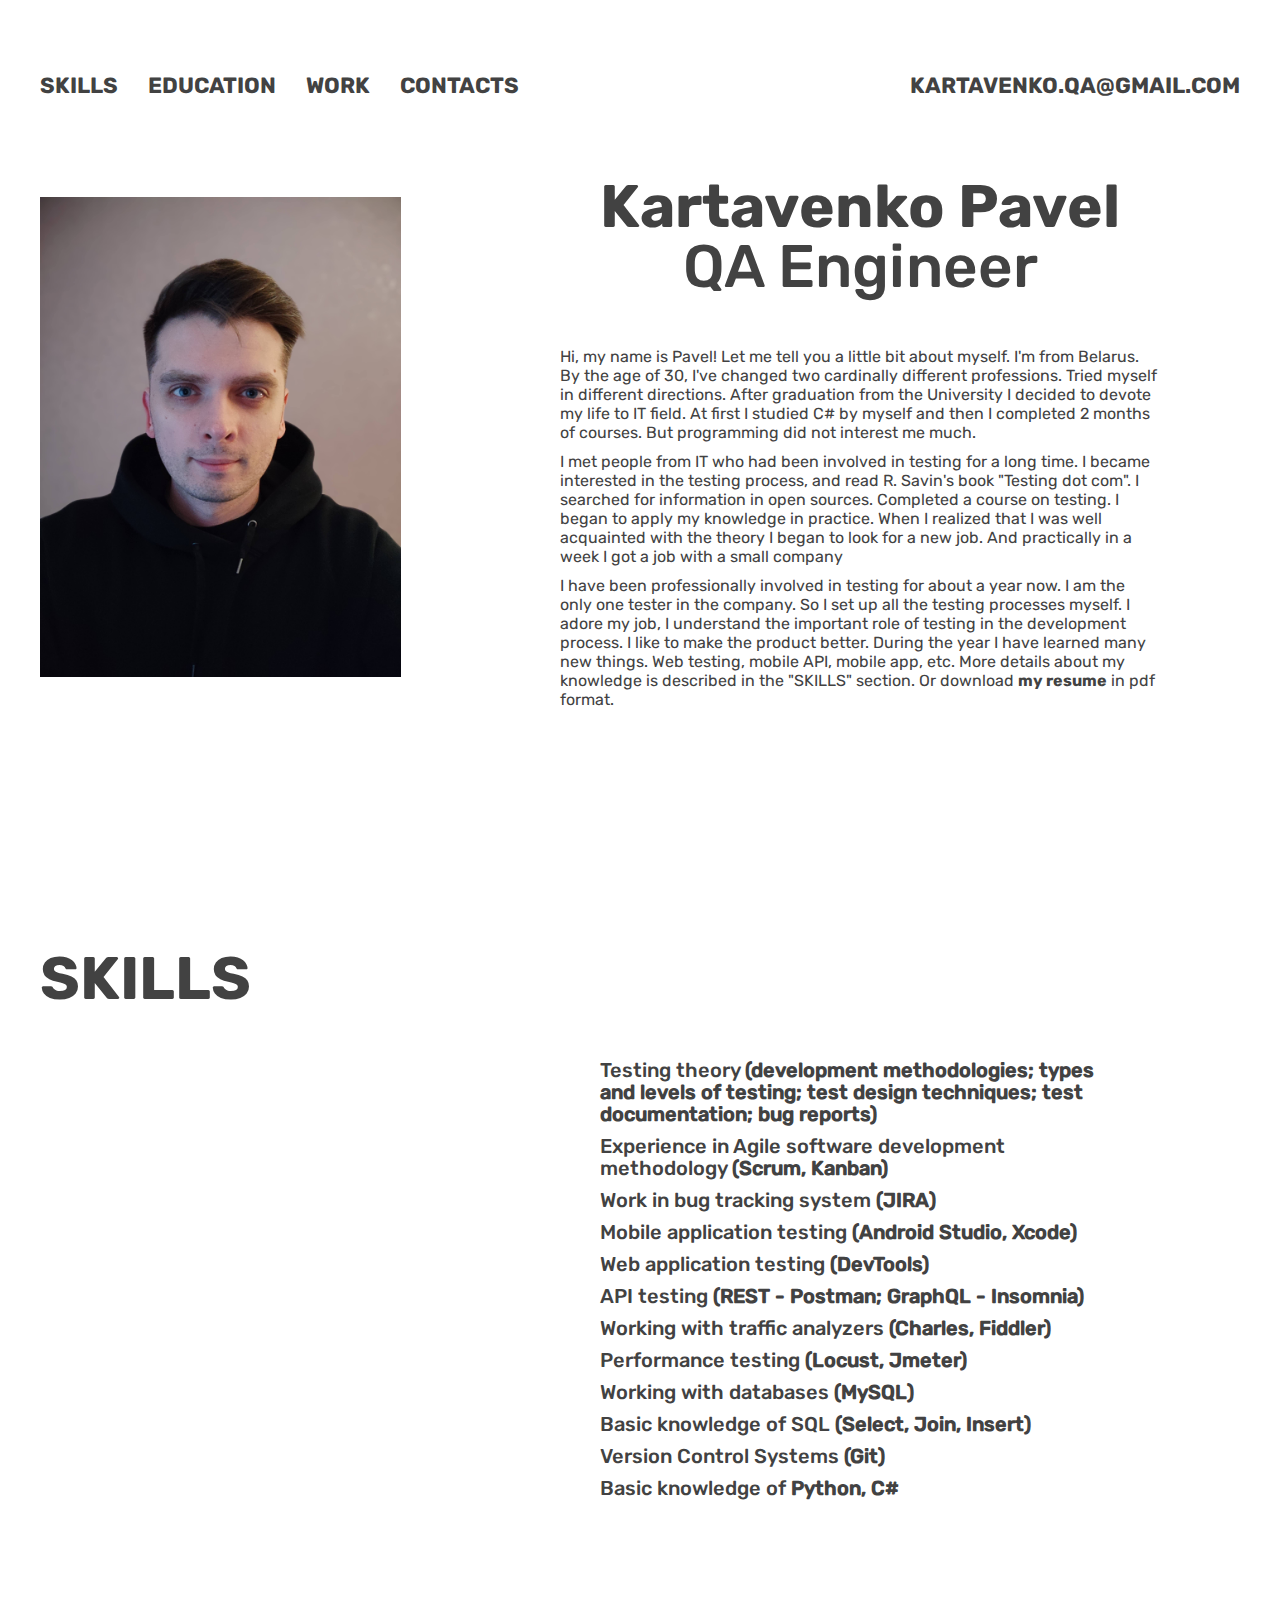
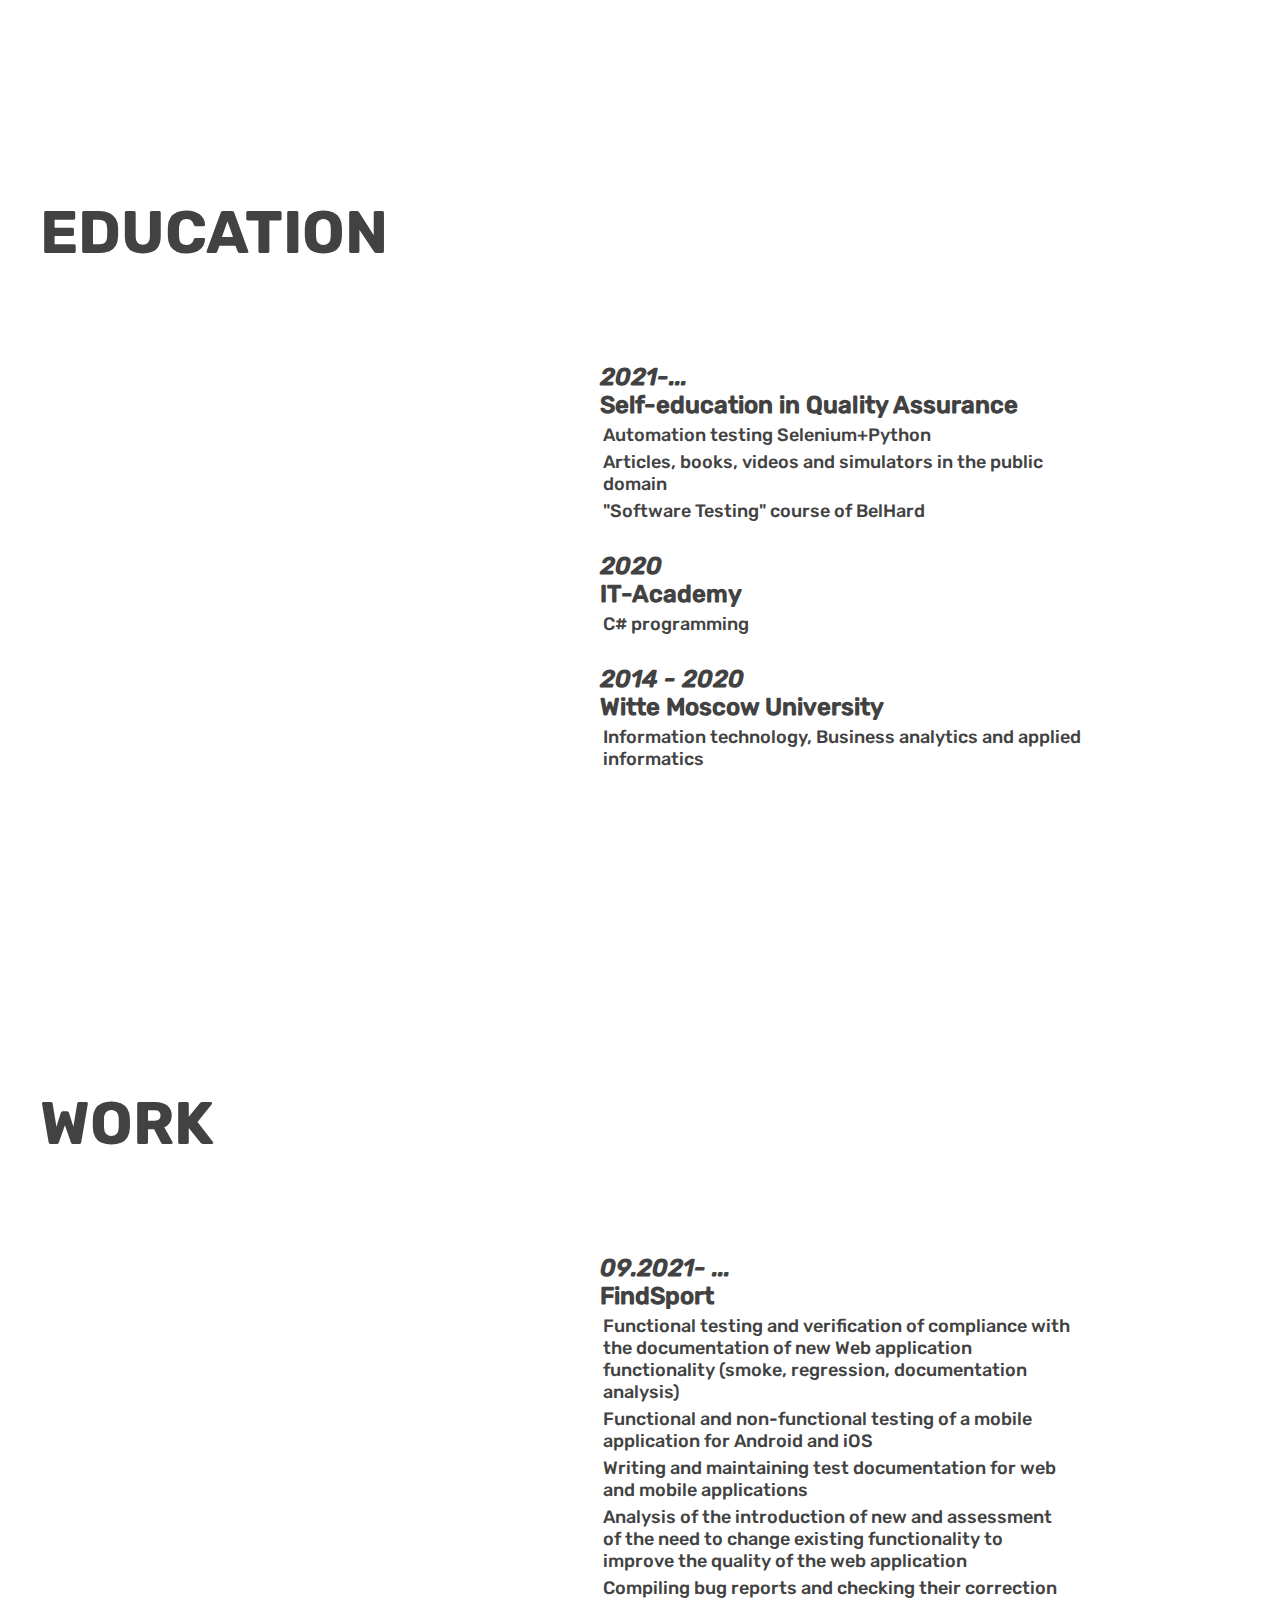
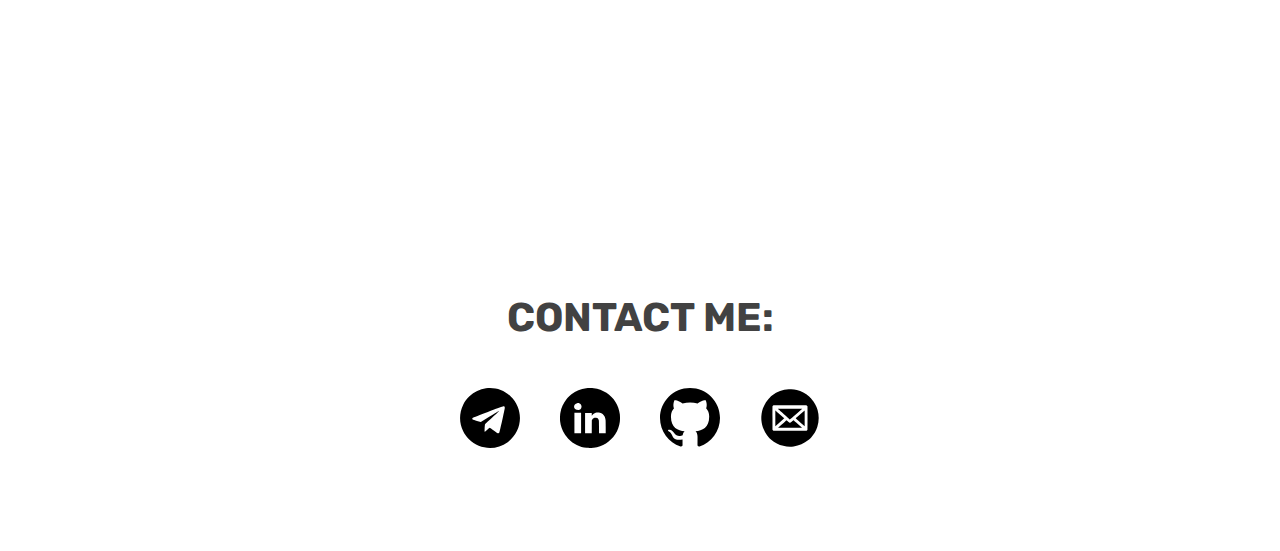
==== index.html @ 1c6bb52c "changed the resume link" ====
<!DOCTYPE html>
<html lang="en">

<head>
    <meta charset="UTF-8">
    <meta name="viewport" content="width=device-width, initial-scale=1.0">
    <meta http-equiv="X-UA-Compatible" content="ie=edge">
    <title>Kartavenko Pavel</title>
    <link rel="stylesheet" href="css/reset.css">
    <link rel="stylesheet" href="css/style.css">
    <script src="http://ajax.googleapis.com/ajax/libs/jquery/1.7.1/jquery.min.js"></script>
    <script type="text/javascript">
        $(document).ready(function(){
         
        $(window).scroll(function(){
        if ($(this).scrollTop() > 100) {
        $('.scrollup').fadeIn();
        } else {
        $('.scrollup').fadeOut();
        }
        });
         
        $('.scrollup').click(function(){
        $("html, body").animate({ scrollTop: 0 }, 600);
        return false;
        });
         
        });
        </script>
</head>

<body>
    <header class="header">
        <div class="container">
            <div class="header__inner">
                <div class="header__top">
                    <nav class="menu">
                        <ul class="menu__list">
                            <li class="menu__item"><a class="menu__link" href="#skills">Skills</a></li>
                            <li class="menu__item"><a class="menu__link" href="#education">Education</a></li>
                            <li class="menu__item"><a class="menu__link" href="#work">Work</a></li>
                            <li class="menu__item"><a class="menu__link" href="#contacts">Contacts</a></li>
                        </ul>
                    </nav>
                    <a class="email" href="mailto:kartavenko.qa@gmail.com">kartavenko.qa@gmail.com</a>
                </div>
                <div class="header__content">
                    <img class="portfolio__photo" src="images/myphoto.jpg" alt="my photo">
                    <div class="header__title">
                        <h1 class="header__name">
                            Kartavenko Pavel
                        </h1>
                        <h2 class="header__position">
                            QA Engineer
                        </h2>
                        <div class="header__text">
                            <p class="header__description">
                                Hi, my name is Pavel! Let me tell you a little bit about myself. I'm from Belarus.
                                By the age of 30, I've changed two cardinally different professions. Tried myself in
                                different directions.
                                After graduation from the University I decided to devote my life to IT field.
                                At first I studied C# by myself and then I completed 2 months of courses. But
                                programming did not interest me much.
                            </p>
                            <p class="header__description">
                                I met people from IT who had been involved in testing for a long time.
                                I became interested in the testing process, and read R. Savin's book "Testing dot com".
                                I searched for information in open sources. Completed a course on testing. I began to
                                apply my knowledge in practice.
                                When I realized that I was well acquainted with the theory I began to look for a new
                                job.
                                And practically in a week I got a job with a small company
                            </p>
                            <p class="header__description">
                                I have been professionally involved in testing for about a year now.
                                I am the only one tester in the company. So I set up all the testing processes myself.
                                I adore my job, I understand the important role of testing in the development process.
                                I like to make the product better. During the year I have learned many new things. Web
                                testing, mobile API, mobile app, etc.
                                More details about my knowledge is described in the "SKILLS" section.
                                Or download <a
                                    href="https://drive.google.com/file/d/1HcVMcA-J6JESwIVj23WLowoO_aCcGI8o/view?usp=sharing"
                                    download="kartavenko_CV.pdf" target="_blank">my resume</a> in pdf format.
                            </p>
                        </div>
                    </div>
                </div>
            </div>
        </div>
    </header>
     <main class="main">
        <section class="skills" id="skills">
            <div class="container">
                <h2 class="title">
                    Skills
                </h2>
                <div class="skills__inner">
                    <div class="skills__description">
                        <ul class="skills__list">
                            <li class="skills__item">Testing theory <span>(development methodologies;
                                types and levels of testing; test design
                                techniques; test documentation; bug reports)</span></li>
                            <li class="skills__item">Experience in Agile software development
                                methodology <span>(Scrum, Kanban)</span></li>
                            <li class="skills__item">Work in bug tracking system <span>(JIRA)</span></li>
                            <li class="skills__item">Mobile application testing <span>(Android Studio,
                                Xcode)</span></li>
                            <li class="skills__item">Web application testing <span>(DevTools)</span></li>
                            <li class="skills__item">API testing <span>(REST - Postman; GraphQL -
                                Insomnia)</span></li>
                            <li class="skills__item">Working with traffic analyzers <span>(Charles,
                                Fiddler)</span></li>
                            <li class="skills__item">Performance testing <span>(Locust, Jmeter)</span></li>
                            <li class="skills__item">Working with databases <span>(MySQL)</span></li>
                            <li class="skills__item">Basic knowledge of SQL <span>(Select, Join, Insert)</span></li>
                            <li class="skills__item">Version Control Systems <span>(Git)</span></li>
                            <li class="skills__item">Basic knowledge of <span>Python, C#</span></li>
                        </ul>
                    </div>
                </div>
            </div>
        </section>
        <section class="education" id="education">
            <div class="container">
                <h2 class="title">
                    Education
                </h2>
                <div class="education__inner">
                    <div class="education__box-list">
                        <p class="edu__list-title">
                            2021-... <br>
                           <span>Self-education in Quality Assurance</span></p>
                        <ul class="edu__list">
                            <li class="edu__list-item">Automation testing Selenium+Python</li>
                            <li class="edu__list-item">Articles, books, videos and simulators in the
                                public domain</li>
                            <li class="edu__list-item">"Software Testing" course of BelHard</li>
                        </ul>
                        <p class="edu__list-title">
                            2020 <br>
                           <span>IT-Academy</span></p>
                        <ul class="edu__list">
                            <li class="edu__list-item">C# programming</li>
                        </ul>
                        <p class="edu__list-title">
                            2014 - 2020 <br>
                           <span>Witte Moscow University</span></p>
                        <ul class="edu__list">
                            <li class="edu__list-item">Information technology, Business analytics and
                                applied informatics</li>
                        </ul>
                    </div>
                </div>
            </div>
        </section>
        <section class="work" id="work">
            <div class="container">
                <div class="title">
                    Work 
                </div>
                <div class="work__inner">
                    <div class="work__box-list">
                        <p class="work__list-title">
                            09.2021- ... <br>
                            <span>FindSport</span>
                        </p>
                        <ul class="work__list">
                            <li class="work__list-item">Functional testing and verification of compliance
                                with the documentation of new Web application
                                functionality (smoke, regression, documentation
                                analysis)</li>
                            <li class="work__list-item">Functional and non-functional testing of a
                                mobile application for Android and iOS</li>
                            <li class="work__list-item">Writing and maintaining test documentation for
                                web and mobile applications</li>
                            <li class="work__list-item">Analysis of the introduction of new and
                                assessment of the need to change existing
                                functionality to improve the quality of the web
                                application</li>
                            <li class="work__list-item">Compiling bug reports and checking their
                                correction</li>
                        </ul>
                    </div>
                </div>
            </div>
        </section>
    </main>
    <footer class="footer" id="contacts">
        <div class="container">
            <div class="footer__inner">
                <h2 class="footer__title">
                    Contact me:
                </h2>
                <div class="footer__box-list">
                    <ul class="footer__list">
                        <li class="footer__list-item"><a href="https://t.me/pavelkqa" class="icon__link" target="_blank">
                            <img src="images/telegram-icon.svg" alt="telegram" class="icon-img" title="send me a message"></a></li>
                        <li class="footer__list-item"><a href="https://www.linkedin.com/in/pavelkartavenko/" class="icon__link" target="_blank">
                            <img src="images/linkedin-icon.svg" alt="linkedin" class="icon-img" title="it's my profile"></a></li>
                        <li class="footer__list-item"><a href="https://github.com/kartavenkopavel" class="icon__link" target="_blank">
                            <img src="images/github-icon.svg" alt="github" class="icon-img" title="here you will find examples of my work"></a></li>
                        <li class="footer__list-item"><a href="mailto:kartavenko.qa@gmail.com" class="icon__link" target="_blank">
                            <img src="images/mail-icon.svg" alt="mail" class="icon-img" title="send me a mail"></a></li>
                    </ul>
                </div>
            </div>
        </div>
    </footer> 
    <script src="js/main.js"></script>
    <a href="#" class="scrollup">Go to top</a>
</body>

</html>
---- css/style.css ----
*,
*::before,
*::after{
    box-sizing: border-box;
}

*{scroll-behavior: smooth; } 

@font-face {
    font-family: 'rubik-regular';
    src: url('../fonts/Rubik-Regular.woff2') format('woff2'),
         url('../fonts/Rubik-Regular.woff') format('woff');
    font-style: normal;
    font-weight: normal;
    font-display: swap;
}

@font-face {
    font-family: 'rubik-medium';
    src: url('../fonts/Rubik-Medium.woff2') format('woff2'),
         url('../fonts/Rubik-Medium.woff') format('woff');
    font-style: normal;
    font-weight: normal;
    font-display: swap;
}

@font-face {
    font-family: 'rubik-medium-italic';
    src: url('../fonts/Rubik-MediumItalic.woff2') format('woff2'),
         url('../fonts/Rubik-MediumItalic.woff') format('woff');
    font-style: italic;
    font-weight: normal;
    font-display: swap;
}

@font-face {
    font-family: 'rubik-bold';
    src: url('../fonts/Rubik-Bold.woff2') format('woff2'),
         url('../fonts/Rubik-Bold.woff') format('woff');
    font-style: normal;
    font-weight: bold;
    font-display: swap;
}

.scrollup{
    font-family: 'rubik-bold';
    text-transform: uppercase;
    font-size: 14px;
    width:80px;
    height:20px;
    opacity:0.3;
    position:fixed;
    bottom:50px;
    right:50px;
    display: none;
    }

.body{
    font-family: 'rubik-regular';
    font-size: 16px;
    line-height: 19;
    font-weight: 400;
}

a{
    font-family: 'rubik-bold';
    color: inherit;
    text-decoration: none;    
}


.title{
    font-family: 'rubik-bold';
    font-size: 60px;
    line-height: 60px;
    text-transform: uppercase;
    padding: 80px 0 50px;
}

.header{
    background-color: #fff;
    background-position: center;
    background-repeat: no-repeat;
    background-size: cover;
}

.container{
    max-width: 1220px;
    margin-left: auto;
    margin-right: auto;
    padding-left: 10px;
    padding-right: 10px;
    color: rgb(66, 66, 66); 
}

.header__inner{
    padding-bottom: 50px;
    display: flex;
    flex-direction: column;
    justify-content: space-between;
    min-height: 90vh;
}

.header__top{
    display: flex;
    justify-content: space-between;
    align-items: center;
    padding: 75px 0 30px;
}

.menu__list{
    display: flex;
}

.menu__item{
    margin-right: 30px;
}

.email,
.menu__link{
    text-transform: uppercase;
    font-size: 22px;
    line-height: 22px;
    transition: color .5s;
}

.menu__link:hover{
    color: #CB0E0E;
}

.header__content{    
    display: flex;
    justify-content: space-between;
    margin-bottom: 50px;
    margin-top: 50px;
    margin-right: 80px;
    
}

.portfolio__photo{
    width: 365;
    height: 480px;
    margin-top: 20px;     
}

.header__title{    
    
    margin-bottom: 50px;
    max-width: 600px;
    padding: 0;
}

.header__name{
    font-family: 'rubik-bold';
    font-size: 60px;
    line-height: 60px;
    text-align: center;
}

.header__position{
    font-family: 'rubik-medium';
    font-size: 60px;
    line-height: 60px;
    font-weight: 400;
    text-align: center;
    margin-bottom: 50px;
}

.header__text{
    font-family: 'rubik-regular';
    text-align: left;
    font-size: 16px;
    line-height: 19px;
}

.header__text p{
    margin-bottom: 10px;
}

.skills{
    background-color: #fff;
    background-repeat: no-repeat;
    background-size: cover;
}

.skills__inner{
    padding-bottom: 214px;
    font-family: 'rubik-medium';
    display: flex;
    justify-content: flex-end;    

}


.skills__list{
    width: 500px;       
    font-size: 20px;
    line-height: 22px;    
    list-style: none; 
    margin-right: 140px;
}

.skills__list li{
    padding-bottom: 10px;
}

.skills__item span{
    font-weight: bold;
}

.education{
    background-color: #fff;
    background-repeat: no-repeat;
    background-size: cover;
}

.education__inner{
    padding-bottom: 214px;
    display: flex;
    justify-content: flex-end;
}

.education__box-list{       
    display: block;
    justify-content: flex-end;
    width: 500px;
    margin-top: 50px;        
    font-size: 24px;
    line-height: 28px;     
    margin-right: 140px;
}

.edu__list-title{
    font-family: 'rubik-medium-italic';
    margin-bottom: 5px;
    font-weight: bold;
}

.edu__list-title span{
    font-family: 'rubik-medium';
    font-weight: bold;    
}

.edu__list{
    font-family: 'rubik-medium';
    font-size: 18px;
    line-height: 22px;
    list-style: none;
    width: 500px;
}

.edu__list-item:last-child{
    margin-bottom: 30px;
}

.edu__list-item {
    margin-bottom: 5px;
    margin-left: 3px;
}

.work{
    background-color: #fff;
    background-position: center;
    background-repeat: no-repeat;
    background-size: cover;
}

.work__inner{
    padding-bottom: 214px;
    display: flex;
    justify-content: flex-end;
}

.work__box-list{
    display: block;
    justify-content: flex-end;
    width: 500px;
    margin-top: 50px;        
    font-size: 24px;
    line-height: 28px;
    margin-right: 140px;
}

.work__list-title{
    font-family: 'rubik-medium-italic';
    margin-bottom: 5px;
    font-weight: bold;
}

.work__list-title span{
    font-family: 'rubik-medium';
    font-weight: bold;   
}

.work__list{
    font-family: 'rubik-medium';
    font-size: 18px;
    line-height: 22px;
    list-style: none;
    width: 470px;
}

.work__list-item{    
    margin-bottom: 5px;
    margin-left: 3px;
}

.footer{
    background-color: #fff;
}

.footer__inner{
    padding: 50px 0 80px;
}

.footer__title{
    font-family: 'rubik-bold';
    font-size: 40px;
    line-height: 40px;
    text-transform: uppercase;
    padding: 30px 0 30px;
    text-align: center;
}

.footer__box-list{    
    align-items: center;
}

.footer__list{
    display: flex;
    justify-content: center;
    list-style: none;
}

.icon-img{
    margin: 20px;
    width: 60px;
    height: 60px;
    transition: .5s;
}

.icon-img:hover{
    width: 80px;
    height: 80px;
}


.icon-img :last-child:{
    margin-right: 0;
}

@media (max-width: 1260px){
    .title{
        padding: 80px 50px;
    }
}

@media (max-width: 1160px) {
    .container{
        padding-left: 30px;
        padding-right: 30px;
    }
    .header__inner{
        padding-bottom: 140px;
    }
    .email,
    .menu__link{
        font-size: 18px;
    }
    .header__title {
        margin-left: 110px;
    }
    .portfolio__photo {        
        height: 440px;
    }
    .header__name {
        font-size: 50px;
        line-height: 50px;
    }
    .header__position {
        font-size: 50px;
        line-height: 50px;
    }
    .header__text {
        font-size: 14px;
        line-height: 20px;
    }
    .scrollup{
        bottom:20px;
        right:20px;
    }
}

@media (max-width: 1030px){
    .header__name {
        font-size: 40px;
    }
    .header__position {
        font-size: 40px;
        line-height: 40px;
    }
    .header__text {
        font-size: 12px;

    }
    .title{
        font-size: 50px;
        line-height: 50px;
    }
    .skills__list{
        font-size: 18px;
        line-height: 22px;
    }
    .education__box-list {
        font-size: 20px;
    }
    .edu__list {
        font-size: 16px;
    }
    .work__box-list {
        font-size: 20px;
    }
    .work__list{
        font-size: 16px;
    }
    
}

@media (max-width: 945px){
    .header__content {
        width: 100%;
    }
    .header__inner{
        padding-bottom: 10px;
    }
    
}

@media (max-width: 870px){
    .portfolio__photo{
        height: 240px;
    }
    .header__name {
        font-size: 30px;
    }
    .header__position {
        font-size: 30px;
        line-height: 30px;
    }
    .education__box-list{
        margin-top: 0;
    }
    .work__box-list{
        margin-top: 0;
    }
    .skills__list{
        margin-right: 0;
    }
    .education__box-list{
        margin-right: 0;
    }
    .work__box-list{
        margin-right: 0;
    }
}

@media (max-width: 800px){
    .email,
    .menu__link{
        font-size: 14px;
    }
    .title {
        font-size: 40px;
        line-height: 40px;
    }
    .footer__inner {
        padding: 50px 0 60px;
    }
    .icon-img{
        width: 40px;
        height: 40px;
    }
    
    .icon-img:hover{
        width: 60px;
        height: 60px;
    }
    .footer__title {
        font-size: 30px;
        line-height: 30px;;
        padding: 30px 0 20px;
    }
}

@media (max-width: 645px){
    .menu__list {
        display: block;
    }
    .portfolio__photo{
        margin-top: 0;
        margin-bottom: 20px;
    }
    .header__content {
        display: block;
        margin: 0;
    }
    .header__title{
        margin: 0;
    }
    .skills__list {
        font-size: 16px;
        line-height: 20px;
    }
    .title{
        width: 100%;
        text-align: center;
    }
    .skills__list {
        width: 100%;
        margin: 10px;
    }
    .education__box-list {
        width: 100%;
        margin: 10px;
    }
    .edu__list{
        width: 100%;
    }
    .work__list{
        width: 100%;
    }
    .skills__inner,
    .education__inner,
    .work__inner{
        padding-bottom: 10px;
    }
        
}

@media (max-width: 480px){
    .header__top {
        display: block;
    }
    .header__name {
        line-height: 40px;
    }
    .skills__inner,
    .education__inner,
    .work__inner{
        padding-bottom: 0;
    }
    .title{
        padding: 0;
        margin-top: 60px;
        margin-bottom: 30px;
        font-size: 30px;
    }
    .skills__list {
        font-size: 14px;
        line-height: 18px;
    }
    .education__box-list {
        font-size: 16px;
        line-height: 20px;
    }
    .edu__list {
        font-size: 14px;
        line-height: 18px;
    }
    .work__box-list {
        font-size: 16px;
    }
    .work__list {
        font-size: 14px;
        line-height: 18px;
    }
    .icon-img {
        width: 30px;
        height: 30px;
        margin: 14px;
    }
    .icon-img:hover{
        width: 45px;
        height: 45px;
    }
    .footer__title {
        font-size: 25px;
        line-height: 25px;
    }
}
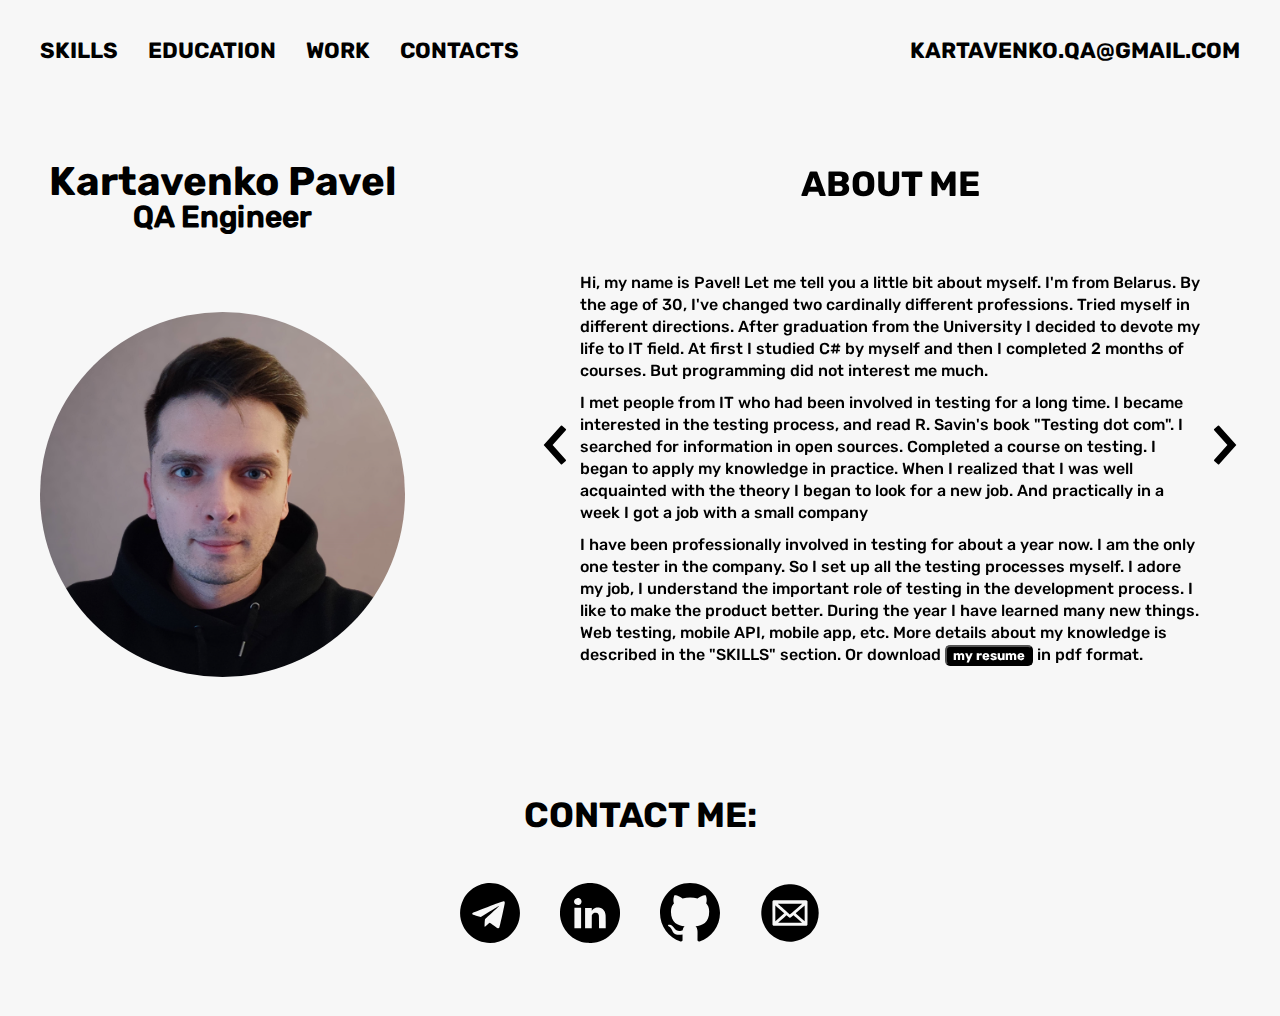
==== commit 161b9b4a: "upload website ver2.0" ====
--- a/index.html
+++ b/index.html
@@ -1,213 +1,197 @@
 <!DOCTYPE html>
 <html lang="en">
+<head>
+  <meta charset="UTF-8">
+  <meta name="viewport" content="width=device-width, initial-scale=1.0">
+  <meta http-equiv="X-UA-Compatible" content="ie=edge">
+  <title>Kartavenko Pavel</title>
+  <link rel="shortcut icon" href="images/bug_icon.png" type="image/x-icon">
+  <link rel="stylesheet" href="css/reset.css">
+  <link rel="stylesheet" href="css/slick.css">
+  <link rel="stylesheet" href="css/jquery.fancybox.css">
+  <link rel="stylesheet" href="css/style.css">
+</head>
+<body>
+  <header class="header">
+    <div class="container">
+      <div class="header__inner">
+        <div class="header__top">
+          <nav class="menu">
+            <ul class="menu__list">
+                <li class="menu__item"><a class="menu__link" href="#skills">Skills</a></li>
+                <li class="menu__item"><a class="menu__link" href="#education">Education</a></li>
+                <li class="menu__item"><a class="menu__link" href="#work">Work</a></li>
+                <li class="menu__item"><a class="menu__link" href="#contacts">Contacts</a></li>                
+            </ul>
+        </nav>
+        <a class="email" href="mailto:kartavenko.qa@gmail.com">kartavenko.qa@gmail.com</a>
+      </div>
+    </div>
+  </header>
+  <main class="main" >
+    <div class="container">
+      <div class="main__inner">
+        <div class="photo">
+          <h1 class="name">
+            Kartavenko Pavel
+          </h1>
+          <h2 class="position">
+            QA Engineer
+          </h2>
+          <img class="portfolio__photo" src="images/myphoto.jpg" alt="my photo">
+        </div>
+        <div class="slider">
+          <div class="slider__box">
+            <div class="slider__box-item">
+              <div class="title">
+                About me
+              </div>
+              <div class="description">
+                <p>Hi, my name is Pavel! Let me tell you a little bit about myself. I'm from Belarus.
+                  By the age of 30, I've changed two cardinally different professions. Tried myself in
+                  different directions.
+                  After graduation from the University I decided to devote my life to IT field.
+                  At first I studied C# by myself and then I completed 2 months of courses. But
+                  programming did not interest me much.
+                </p>
+                <p>
+                  I met people from IT who had been involved in testing for a long time.
+                  I became interested in the testing process, and read R. Savin's book "Testing dot com".
+                  I searched for information in open sources. Completed a course on testing. I began to
+                  apply my knowledge in practice.
+                  When I realized that I was well acquainted with the theory I began to look for a new job.
+                  And practically in a week I got a job with a small company
+                </p>
+                <p>
+                  I have been professionally involved in testing for about a year now.
+                  I am the only one tester in the company. So I set up all the testing processes myself.
+                  I adore my job, I understand the important role of testing in the development process.
+                  I like to make the product better. During the year I have learned many new things. Web
+                  testing, mobile API, mobile app, etc.
+                  More details about my knowledge is described in the "SKILLS" section.
+                  Or download <button class="button"><a href="files/portfolio_kartavenko.pdf"
+                    download="" target="_blank">my resume</a></button> in pdf format.
+                </p>
+              </div>
+            </div>
+            <div class="slider__box-item" id="skills">
+              <div class="title">
+                Skills
+              </div>
+              <div class="description">
+                  <ul class="skills__list">
+                    <li class="skills__item">Testing theory <span>(development methodologies;
+                        types and levels of testing; test design
+                        techniques; test documentation; bug reports)</span></li>
+                    <li class="skills__item">Experience in Agile software development
+                        methodology <span>(Scrum, Kanban)</span></li>
+                    <li class="skills__item">Work in bug tracking system <span>(JIRA)</span></li>
+                    <li class="skills__item">Mobile application testing <span>(Android Studio,
+                        Xcode)</span></li>
+                    <li class="skills__item">Web application testing <span>(DevTools)</span></li>
+                    <li class="skills__item">API testing <span>(REST - Postman; GraphQL -
+                        Insomnia)</span></li>
+                    <li class="skills__item">Working with traffic analyzers <span>(Charles,
+                        Fiddler)</span></li>
+                    <li class="skills__item">Performance testing <span>(Locust, Jmeter)</span></li>
+                    <li class="skills__item">Working with databases <span>(MySQL)</span></li>
+                    <li class="skills__item">Basic knowledge of SQL <span>(Select, Join, Insert)</span></li>
+                    <li class="skills__item">Version Control Systems <span>(Git)</span></li>
+                    <li class="skills__item">Basic knowledge of <span>Python, C#</span></li>
+                </ul>
+              </div>
+            </div>
+            <div class="slider__box-item" id="education">
+              <div class="title">
+                Education
+              </div>
+              <div class="description">
+                <div class="education__box-list">
+                  <p class="edu__list-title">
+                      2021-... <br>
+                    <span>Self-education in Quality Assurance</span></p>
+                  <ul class="edu__list">
+                      <li class="edu__list-item">Automation testing Selenium+Python.</li>
+                      <li class="edu__list-item">Articles, books, videos and simulators in the
+                          public domain.</li>
+                      <li class="edu__list-item">"Software Testing" course of BelHard.</li>
+                  </ul>
+                  <p class="edu__list-title">
+                      2020 <br>
+                    <span>IT-Academy</span></p>
+                  <ul class="edu__list">
+                      <li class="edu__list-item">C# programming</li>
+                  </ul>
+                  <p class="edu__list-title">
+                      2014 - 2020 <br>
+                    <span>Witte Moscow University</span></p>
+                  <ul class="edu__list">
+                      <li class="edu__list-item">Information technology, Business analytics and
+                          applied informatics</li>
+                  </ul>
+                </div>
+              </div>            
+            </div>
+            <div class="slider__box-item" id="work">
+              <div class="title">
+                Work
+              </div>
+              <div class="description">
+                <div class="work__box-list">
+                  <p class="work__list-title">
+                      09.2021- ... <br>
+                      <span>FindSport</span>
+                  </p>
+                  <ul class="work__list">
+                      <li class="work__list-item">Functional testing and verification of compliance
+                          with the documentation of new Web application
+                          functionality (smoke, regression, documentation
+                          analysis).</li>
+                      <li class="work__list-item">Functional and non-functional testing of a
+                          mobile application for Android and iOS.</li>
+                      <li class="work__list-item">Writing and maintaining test documentation for
+                          web and mobile applications.</li>
+                      <li class="work__list-item">Analysis of the introduction of new and
+                          assessment of the need to change existing
+                          functionality to improve the quality of the web
+                          application.</li>
+                      <li class="work__list-item">Compiling bug reports and checking their
+                          correction.</li>
+                  </ul>
+                </div>
+              </div>
+            </div>
+          </div>
+        </div>
+      </div>
+    </div>
+  </main>
+  <footer class="footer" >
+    <div class="container">
+      <div class="footer__inner">
+          <h2 class="footer__title" id="contacts">
+              Contact me:
+          </h2>
+          <div class="footer__box-list">
+              <ul class="footer__list">
+                  <li class="footer__list-item"><a href="https://t.me/pavelkqa" class="icon__link" target="_blank">
+                      <img src="images/telegram-icon.svg" alt="telegram" class="icon-img" title="send me a message"></a></li>
+                  <li class="footer__list-item"><a href="https://www.linkedin.com/in/pavelkartavenko/" class="icon__link" target="_blank">
+                      <img src="images/linkedin-icon.svg" alt="linkedin" class="icon-img" title="it's my profile"></a></li>
+                  <li class="footer__list-item"><a href="https://github.com/kartavenkopavel" class="icon__link" target="_blank">
+                      <img src="images/github-icon.svg" alt="github" class="icon-img" title="here you will find examples of my work"></a></li>
+                  <li class="footer__list-item"><a href="mailto:kartavenko.qa@gmail.com" class="icon__link" target="_blank">
+                      <img src="images/mail-icon.svg" alt="mail" class="icon-img" title="send me a mail"></a></li>
+              </ul>
+          </div>
+      </div>
+  </div>
+  </footer>
+  
 
-<head>
-    <meta charset="UTF-8">
-    <meta name="viewport" content="width=device-width, initial-scale=1.0">
-    <meta http-equiv="X-UA-Compatible" content="ie=edge">
-    <title>Kartavenko Pavel</title>
-    <link rel="stylesheet" href="css/reset.css">
-    <link rel="stylesheet" href="css/style.css">
-    <script src="http://ajax.googleapis.com/ajax/libs/jquery/1.7.1/jquery.min.js"></script>
-    <script type="text/javascript">
-        $(document).ready(function(){
-         
-        $(window).scroll(function(){
-        if ($(this).scrollTop() > 100) {
-        $('.scrollup').fadeIn();
-        } else {
-        $('.scrollup').fadeOut();
-        }
-        });
-         
-        $('.scrollup').click(function(){
-        $("html, body").animate({ scrollTop: 0 }, 600);
-        return false;
-        });
-         
-        });
-        </script>
-</head>
-
-<body>
-    <header class="header">
-        <div class="container">
-            <div class="header__inner">
-                <div class="header__top">
-                    <nav class="menu">
-                        <ul class="menu__list">
-                            <li class="menu__item"><a class="menu__link" href="#skills">Skills</a></li>
-                            <li class="menu__item"><a class="menu__link" href="#education">Education</a></li>
-                            <li class="menu__item"><a class="menu__link" href="#work">Work</a></li>
-                            <li class="menu__item"><a class="menu__link" href="#contacts">Contacts</a></li>
-                        </ul>
-                    </nav>
-                    <a class="email" href="mailto:kartavenko.qa@gmail.com">kartavenko.qa@gmail.com</a>
-                </div>
-                <div class="header__content">
-                    <img class="portfolio__photo" src="images/myphoto.jpg" alt="my photo">
-                    <div class="header__title">
-                        <h1 class="header__name">
-                            Kartavenko Pavel
-                        </h1>
-                        <h2 class="header__position">
-                            QA Engineer
-                        </h2>
-                        <div class="header__text">
-                            <p class="header__description">
-                                Hi, my name is Pavel! Let me tell you a little bit about myself. I'm from Belarus.
-                                By the age of 30, I've changed two cardinally different professions. Tried myself in
-                                different directions.
-                                After graduation from the University I decided to devote my life to IT field.
-                                At first I studied C# by myself and then I completed 2 months of courses. But
-                                programming did not interest me much.
-                            </p>
-                            <p class="header__description">
-                                I met people from IT who had been involved in testing for a long time.
-                                I became interested in the testing process, and read R. Savin's book "Testing dot com".
-                                I searched for information in open sources. Completed a course on testing. I began to
-                                apply my knowledge in practice.
-                                When I realized that I was well acquainted with the theory I began to look for a new
-                                job.
-                                And practically in a week I got a job with a small company
-                            </p>
-                            <p class="header__description">
-                                I have been professionally involved in testing for about a year now.
-                                I am the only one tester in the company. So I set up all the testing processes myself.
-                                I adore my job, I understand the important role of testing in the development process.
-                                I like to make the product better. During the year I have learned many new things. Web
-                                testing, mobile API, mobile app, etc.
-                                More details about my knowledge is described in the "SKILLS" section.
-                                Or download <a
-                                    href="https://drive.google.com/file/d/1HcVMcA-J6JESwIVj23WLowoO_aCcGI8o/view?usp=sharing"
-                                    download="kartavenko_CV.pdf" target="_blank">my resume</a> in pdf format.
-                            </p>
-                        </div>
-                    </div>
-                </div>
-            </div>
-        </div>
-    </header>
-     <main class="main">
-        <section class="skills" id="skills">
-            <div class="container">
-                <h2 class="title">
-                    Skills
-                </h2>
-                <div class="skills__inner">
-                    <div class="skills__description">
-                        <ul class="skills__list">
-                            <li class="skills__item">Testing theory <span>(development methodologies;
-                                types and levels of testing; test design
-                                techniques; test documentation; bug reports)</span></li>
-                            <li class="skills__item">Experience in Agile software development
-                                methodology <span>(Scrum, Kanban)</span></li>
-                            <li class="skills__item">Work in bug tracking system <span>(JIRA)</span></li>
-                            <li class="skills__item">Mobile application testing <span>(Android Studio,
-                                Xcode)</span></li>
-                            <li class="skills__item">Web application testing <span>(DevTools)</span></li>
-                            <li class="skills__item">API testing <span>(REST - Postman; GraphQL -
-                                Insomnia)</span></li>
-                            <li class="skills__item">Working with traffic analyzers <span>(Charles,
-                                Fiddler)</span></li>
-                            <li class="skills__item">Performance testing <span>(Locust, Jmeter)</span></li>
-                            <li class="skills__item">Working with databases <span>(MySQL)</span></li>
-                            <li class="skills__item">Basic knowledge of SQL <span>(Select, Join, Insert)</span></li>
-                            <li class="skills__item">Version Control Systems <span>(Git)</span></li>
-                            <li class="skills__item">Basic knowledge of <span>Python, C#</span></li>
-                        </ul>
-                    </div>
-                </div>
-            </div>
-        </section>
-        <section class="education" id="education">
-            <div class="container">
-                <h2 class="title">
-                    Education
-                </h2>
-                <div class="education__inner">
-                    <div class="education__box-list">
-                        <p class="edu__list-title">
-                            2021-... <br>
-                           <span>Self-education in Quality Assurance</span></p>
-                        <ul class="edu__list">
-                            <li class="edu__list-item">Automation testing Selenium+Python</li>
-                            <li class="edu__list-item">Articles, books, videos and simulators in the
-                                public domain</li>
-                            <li class="edu__list-item">"Software Testing" course of BelHard</li>
-                        </ul>
-                        <p class="edu__list-title">
-                            2020 <br>
-                           <span>IT-Academy</span></p>
-                        <ul class="edu__list">
-                            <li class="edu__list-item">C# programming</li>
-                        </ul>
-                        <p class="edu__list-title">
-                            2014 - 2020 <br>
-                           <span>Witte Moscow University</span></p>
-                        <ul class="edu__list">
-                            <li class="edu__list-item">Information technology, Business analytics and
-                                applied informatics</li>
-                        </ul>
-                    </div>
-                </div>
-            </div>
-        </section>
-        <section class="work" id="work">
-            <div class="container">
-                <div class="title">
-                    Work 
-                </div>
-                <div class="work__inner">
-                    <div class="work__box-list">
-                        <p class="work__list-title">
-                            09.2021- ... <br>
-                            <span>FindSport</span>
-                        </p>
-                        <ul class="work__list">
-                            <li class="work__list-item">Functional testing and verification of compliance
-                                with the documentation of new Web application
-                                functionality (smoke, regression, documentation
-                                analysis)</li>
-                            <li class="work__list-item">Functional and non-functional testing of a
-                                mobile application for Android and iOS</li>
-                            <li class="work__list-item">Writing and maintaining test documentation for
-                                web and mobile applications</li>
-                            <li class="work__list-item">Analysis of the introduction of new and
-                                assessment of the need to change existing
-                                functionality to improve the quality of the web
-                                application</li>
-                            <li class="work__list-item">Compiling bug reports and checking their
-                                correction</li>
-                        </ul>
-                    </div>
-                </div>
-            </div>
-        </section>
-    </main>
-    <footer class="footer" id="contacts">
-        <div class="container">
-            <div class="footer__inner">
-                <h2 class="footer__title">
-                    Contact me:
-                </h2>
-                <div class="footer__box-list">
-                    <ul class="footer__list">
-                        <li class="footer__list-item"><a href="https://t.me/pavelkqa" class="icon__link" target="_blank">
-                            <img src="images/telegram-icon.svg" alt="telegram" class="icon-img" title="send me a message"></a></li>
-                        <li class="footer__list-item"><a href="https://www.linkedin.com/in/pavelkartavenko/" class="icon__link" target="_blank">
-                            <img src="images/linkedin-icon.svg" alt="linkedin" class="icon-img" title="it's my profile"></a></li>
-                        <li class="footer__list-item"><a href="https://github.com/kartavenkopavel" class="icon__link" target="_blank">
-                            <img src="images/github-icon.svg" alt="github" class="icon-img" title="here you will find examples of my work"></a></li>
-                        <li class="footer__list-item"><a href="mailto:kartavenko.qa@gmail.com" class="icon__link" target="_blank">
-                            <img src="images/mail-icon.svg" alt="mail" class="icon-img" title="send me a mail"></a></li>
-                    </ul>
-                </div>
-            </div>
-        </div>
-    </footer> 
-    <script src="js/main.js"></script>
-    <a href="#" class="scrollup">Go to top</a>
+  <script src="https://ajax.googleapis.com/ajax/libs/jquery/3.4.1/jquery.min.js"></script>
+  <script src="js/slick.min.js"></script>
+  <script src="js/jquery.fancybox.min.js"></script>
+  <script src="js/main.js"></script>
 </body>
-
 </html>--- a/css/style.css
+++ b/css/style.css
@@ -3,8 +3,6 @@
 *::after{
     box-sizing: border-box;
 }
-
-*{scroll-behavior: smooth; } 
 
 @font-face {
     font-family: 'rubik-regular';
@@ -42,70 +40,42 @@
     font-display: swap;
 }
 
-.scrollup{
-    font-family: 'rubik-bold';
-    text-transform: uppercase;
-    font-size: 14px;
-    width:80px;
-    height:20px;
-    opacity:0.3;
-    position:fixed;
-    bottom:50px;
-    right:50px;
-    display: none;
-    }
-
-.body{
-    font-family: 'rubik-regular';
-    font-size: 16px;
-    line-height: 19;
-    font-weight: 400;
-}
-
-a{
-    font-family: 'rubik-bold';
-    color: inherit;
-    text-decoration: none;    
-}
-
-
-.title{
-    font-family: 'rubik-bold';
-    font-size: 60px;
-    line-height: 60px;
-    text-transform: uppercase;
-    padding: 80px 0 50px;
-}
-
-.header{
-    background-color: #fff;
-    background-position: center;
-    background-repeat: no-repeat;
-    background-size: cover;
-}
-
 .container{
     max-width: 1220px;
     margin-left: auto;
     margin-right: auto;
     padding-left: 10px;
     padding-right: 10px;
-    color: rgb(66, 66, 66); 
-}
-
-.header__inner{
-    padding-bottom: 50px;
-    display: flex;
-    flex-direction: column;
-    justify-content: space-between;
-    min-height: 90vh;
+    color: #000000;
+}
+
+.header,
+.main,
+.footer{
+    background-color: #f7f7f7;
+}
+
+a{
+    font-family: 'rubik-bold';
+    color: inherit;
+    text-decoration: none;
+    font-weight: 900;    
+}
+
+.title{
+    font-family: 'rubik-bold';
+    font-size: 35px;
+    line-height: 35px;
+    text-transform: uppercase;
+    text-align: center;
+    padding: 35px 0 30px;
 }
 
 .header__top{
     display: flex;
     justify-content: space-between;
     align-items: center;
-    padding: 75px 0 30px;
+    padding: 40px 0 70px;
 }
 
 .menu__list{
@@ -114,6 +84,18 @@
 
 .menu__item{
     margin-right: 30px;
+}
+
+.button{
+    color: #fff;
+    background-color: #000000;
+    border-radius: 5px;    
+    transition: color .7s;
+}
+
+.button:hover{
+    background-color: #fff;
+    color: #a44528;
 }
 
 .email,
@@ -124,116 +106,98 @@
     transition: color .5s;
 }
 
+
 .menu__link:hover{
-    color: #CB0E0E;
-}
-
-.header__content{    
+    color: #a44528;
+}
+
+
+.main__inner{
     display: flex;
     justify-content: space-between;
-    margin-bottom: 50px;
-    margin-top: 50px;
-    margin-right: 80px;
-    
+}
+
+.icon-img{
+    margin: 20px 20px 0 20px;
+    width: 60px;
+    height: 60px;
 }
 
 .portfolio__photo{
-    width: 365;
-    height: 480px;
-    margin-top: 20px;     
-}
-
-.header__title{    
-    
-    margin-bottom: 50px;
-    max-width: 600px;
-    padding: 0;
-}
-
-.header__name{
-    font-family: 'rubik-bold';
-    font-size: 60px;
-    line-height: 60px;
+    height: 365px;
+    margin-top: 80px; 
+    border-radius: 50%;
+    align-items: center;
+}
+
+.photo{
+    padding-right: 20px;
     text-align: center;
 }
 
-.header__position{
-    font-family: 'rubik-medium';
-    font-size: 60px;
-    line-height: 60px;
-    font-weight: 400;
-    text-align: center;
-    margin-bottom: 50px;
-}
-
-.header__text{
-    font-family: 'rubik-regular';
-    text-align: left;
-    font-size: 16px;
-    line-height: 19px;
-}
-
-.header__text p{
-    margin-bottom: 10px;
-}
-
-.skills{
-    background-color: #fff;
-    background-repeat: no-repeat;
-    background-size: cover;
-}
-
-.skills__inner{
-    padding-bottom: 214px;
-    font-family: 'rubik-medium';
-    display: flex;
-    justify-content: flex-end;    
-
-}
-
-
-.skills__list{
-    width: 500px;       
-    font-size: 20px;
-    line-height: 22px;    
-    list-style: none; 
-    margin-right: 140px;
-}
-
-.skills__list li{
+.name{
+    font-family: 'rubik-bold';
+    font-size: 40px;
+    line-height: 40px; 
+    padding-top: 30px;
+}
+
+.position{
+    font-family: 'rubik-medium';
+    font-size: 30px;
+    line-height: 30px;
+}
+
+.slider{
+    width: 700px;
+}
+
+p{
     padding-bottom: 10px;
 }
 
+.description{
+    font-family: 'rubik-medium';
+    padding: 40px;
+    line-height: 22px;
+}
+
+.slider__arrow{
+    cursor: pointer;
+    cursor:grab;
+    position: absolute;
+    top: 50%;
+    z-index: 5;
+
+}
+
+.slider__arrow-left{
+    left: -30px;
+}
+
+.slider__arrow-right{
+    right: -30px;
+}
+
+.skills__list,
+.edu__list,
+.work__list{
+    list-style: none;
+}
+
+.skills__item{
+    padding-bottom: 10px;
+}
+
 .skills__item span{
-    font-weight: bold;
-}
-
-.education{
-    background-color: #fff;
-    background-repeat: no-repeat;
-    background-size: cover;
-}
-
-.education__inner{
-    padding-bottom: 214px;
-    display: flex;
-    justify-content: flex-end;
-}
-
-.education__box-list{       
-    display: block;
-    justify-content: flex-end;
-    width: 500px;
-    margin-top: 50px;        
-    font-size: 24px;
-    line-height: 28px;     
-    margin-right: 140px;
+    font-family: 'rubik-bold';
 }
 
 .edu__list-title{
     font-family: 'rubik-medium-italic';
-    margin-bottom: 5px;
     font-weight: bold;
+    font-size: 18px;
+    padding-bottom: 5px;
 }
 
 .edu__list-title span{
@@ -242,81 +206,29 @@
 }
 
 .edu__list{
-    font-family: 'rubik-medium';
-    font-size: 18px;
-    line-height: 22px;
-    list-style: none;
-    width: 500px;
-}
-
-.edu__list-item:last-child{
     margin-bottom: 30px;
-}
-
-.edu__list-item {
-    margin-bottom: 5px;
-    margin-left: 3px;
-}
-
-.work{
-    background-color: #fff;
-    background-position: center;
-    background-repeat: no-repeat;
-    background-size: cover;
-}
-
-.work__inner{
-    padding-bottom: 214px;
-    display: flex;
-    justify-content: flex-end;
-}
-
-.work__box-list{
-    display: block;
-    justify-content: flex-end;
-    width: 500px;
-    margin-top: 50px;        
-    font-size: 24px;
-    line-height: 28px;
-    margin-right: 140px;
 }
 
 .work__list-title{
     font-family: 'rubik-medium-italic';
-    margin-bottom: 5px;
     font-weight: bold;
-}
-
-.work__list-title span{
-    font-family: 'rubik-medium';
-    font-weight: bold;   
-}
-
-.work__list{
-    font-family: 'rubik-medium';
     font-size: 18px;
-    line-height: 22px;
-    list-style: none;
-    width: 470px;
-}
-
-.work__list-item{    
-    margin-bottom: 5px;
-    margin-left: 3px;
-}
-
-.footer{
-    background-color: #fff;
+    padding-bottom: 5px;
+}
+
+.work__list-title span{    
+    font-family: 'rubik-medium';
+    font-weight: bold;    
 }
 
 .footer__inner{
-    padding: 50px 0 80px;
+    padding: 50px 0 50px;
 }
 
 .footer__title{
     font-family: 'rubik-bold';
-    font-size: 40px;
-    line-height: 40px;
+    font-size: 35px;
+    line-height: 35px;
     text-transform: uppercase;
     padding: 30px 0 30px;
     text-align: center;
@@ -345,246 +257,115 @@
 }
 
 
-.icon-img :last-child:{
-    margin-right: 0;
-}
-
-@media (max-width: 1260px){
+@media (max-width: 1280px) {
+    .slider__arrow-left{
+        left: -5px;
+    }
+    
+    .slider__arrow-right{
+        right: -5px;
+    }
+}
+
+@media (max-width: 1140px){
+    .main__inner{
+        display: grid;
+        justify-content: center;
+    }
+    .photo{
+        padding: 0;
+    }
+}
+
+@media (max-width: 870px){
+    .menu__list {
+        display: block;
+    }
+    .menu__item {
+        padding-bottom: 5px;
+    }
+}
+
+@media (max-width: 730px){
+    .slider__arrow-left{
+        left: 40%;
+        width: 20px;
+        height: 20px;
+    }    
+    .slider__arrow-right{
+        right: 40%;
+        width: 20px;
+        height: 20px;
+    }
+    .slider__arrow{
+        top: 100%;    
+    }
+    .description{
+        padding: 20px;
+        font-size: 18px;
+        font-family: 'rubik-regular';
+    }
+    .slider{
+        width: 500px;
+    }
+    
+}
+
+@media (max-width: 560px){
+.email,
+.menu__link{
+    font-size: 18px;
+    line-height: 20px;
+}
+.header__top{
+    padding: 20px 0 10px;
+}
+.footer__title{
+    font-size: 30px;
+    line-height: 30px;
+    padding: 30px 0 10px;
+}
+.icon-img {
+    width: 40px;
+    height: 40px;    
+    transition: .5s;
+}
+.icon-img:hover{   
+    width: 60px;
+    height: 60px; 
+}
+.slider{
+    width: 400px;
+}
+.description{
+    font-size: 16px;
+    line-height: 18px;
+}
+.portfolio__photo{
+    height: 240px;
+    margin-top: 40px;
+}
+
+}
+
+@media (max-width: 440px){
+    .header__top{
+        display: block;
+        padding-left: 25px;
+    }
+    .name{
+        font-size: 35px;
+        line-height: 32px;
+    }
     .title{
-        padding: 80px 50px;
-    }
-}
-
-@media (max-width: 1160px) {
-    .container{
-        padding-left: 30px;
-        padding-right: 30px;
-    }
-    .header__inner{
-        padding-bottom: 140px;
-    }
-    .email,
-    .menu__link{
-        font-size: 18px;
-    }
-    .header__title {
-        margin-left: 110px;
-    }
-    .portfolio__photo {        
-        height: 440px;
-    }
-    .header__name {
-        font-size: 50px;
-        line-height: 50px;
-    }
-    .header__position {
-        font-size: 50px;
-        line-height: 50px;
-    }
-    .header__text {
-        font-size: 14px;
-        line-height: 20px;
-    }
-    .scrollup{
-        bottom:20px;
-        right:20px;
-    }
-}
-
-@media (max-width: 1030px){
-    .header__name {
-        font-size: 40px;
-    }
-    .header__position {
-        font-size: 40px;
-        line-height: 40px;
-    }
-    .header__text {
-        font-size: 12px;
-
-    }
-    .title{
-        font-size: 50px;
-        line-height: 50px;
-    }
-    .skills__list{
-        font-size: 18px;
-        line-height: 22px;
-    }
-    .education__box-list {
-        font-size: 20px;
-    }
-    .edu__list {
-        font-size: 16px;
-    }
-    .work__box-list {
-        font-size: 20px;
-    }
-    .work__list{
-        font-size: 16px;
-    }
-    
-}
-
-@media (max-width: 945px){
-    .header__content {
-        width: 100%;
-    }
-    .header__inner{
-        padding-bottom: 10px;
-    }
-    
-}
-
-@media (max-width: 870px){
-    .portfolio__photo{
-        height: 240px;
-    }
-    .header__name {
-        font-size: 30px;
-    }
-    .header__position {
         font-size: 30px;
         line-height: 30px;
     }
-    .education__box-list{
-        margin-top: 0;
-    }
-    .work__box-list{
-        margin-top: 0;
-    }
-    .skills__list{
-        margin-right: 0;
-    }
-    .education__box-list{
-        margin-right: 0;
-    }
-    .work__box-list{
-        margin-right: 0;
-    }
-}
-
-@media (max-width: 800px){
-    .email,
-    .menu__link{
+    .slider{
+        width: 340px;
+    }
+    .description{
         font-size: 14px;
-    }
-    .title {
-        font-size: 40px;
-        line-height: 40px;
-    }
-    .footer__inner {
-        padding: 50px 0 60px;
-    }
-    .icon-img{
-        width: 40px;
-        height: 40px;
-    }
-    
-    .icon-img:hover{
-        width: 60px;
-        height: 60px;
-    }
-    .footer__title {
-        font-size: 30px;
-        line-height: 30px;;
-        padding: 30px 0 20px;
-    }
-}
-
-@media (max-width: 645px){
-    .menu__list {
-        display: block;
-    }
-    .portfolio__photo{
-        margin-top: 0;
-        margin-bottom: 20px;
-    }
-    .header__content {
-        display: block;
-        margin: 0;
-    }
-    .header__title{
-        margin: 0;
-    }
-    .skills__list {
-        font-size: 16px;
-        line-height: 20px;
-    }
-    .title{
-        width: 100%;
-        text-align: center;
-    }
-    .skills__list {
-        width: 100%;
-        margin: 10px;
-    }
-    .education__box-list {
-        width: 100%;
-        margin: 10px;
-    }
-    .edu__list{
-        width: 100%;
-    }
-    .work__list{
-        width: 100%;
-    }
-    .skills__inner,
-    .education__inner,
-    .work__inner{
-        padding-bottom: 10px;
-    }
-        
-}
-
-@media (max-width: 480px){
-    .header__top {
-        display: block;
-    }
-    .header__name {
-        line-height: 40px;
-    }
-    .skills__inner,
-    .education__inner,
-    .work__inner{
-        padding-bottom: 0;
-    }
-    .title{
-        padding: 0;
-        margin-top: 60px;
-        margin-bottom: 30px;
-        font-size: 30px;
-    }
-    .skills__list {
-        font-size: 14px;
-        line-height: 18px;
-    }
-    .education__box-list {
-        font-size: 16px;
-        line-height: 20px;
-    }
-    .edu__list {
-        font-size: 14px;
-        line-height: 18px;
-    }
-    .work__box-list {
-        font-size: 16px;
-    }
-    .work__list {
-        font-size: 14px;
-        line-height: 18px;
-    }
-    .icon-img {
-        width: 30px;
-        height: 30px;
-        margin: 14px;
-    }
-    .icon-img:hover{
-        width: 45px;
-        height: 45px;
-    }
-    .footer__title {
-        font-size: 25px;
-        line-height: 25px;
-    }
-}
+        line-height: 16px;
+    }
+}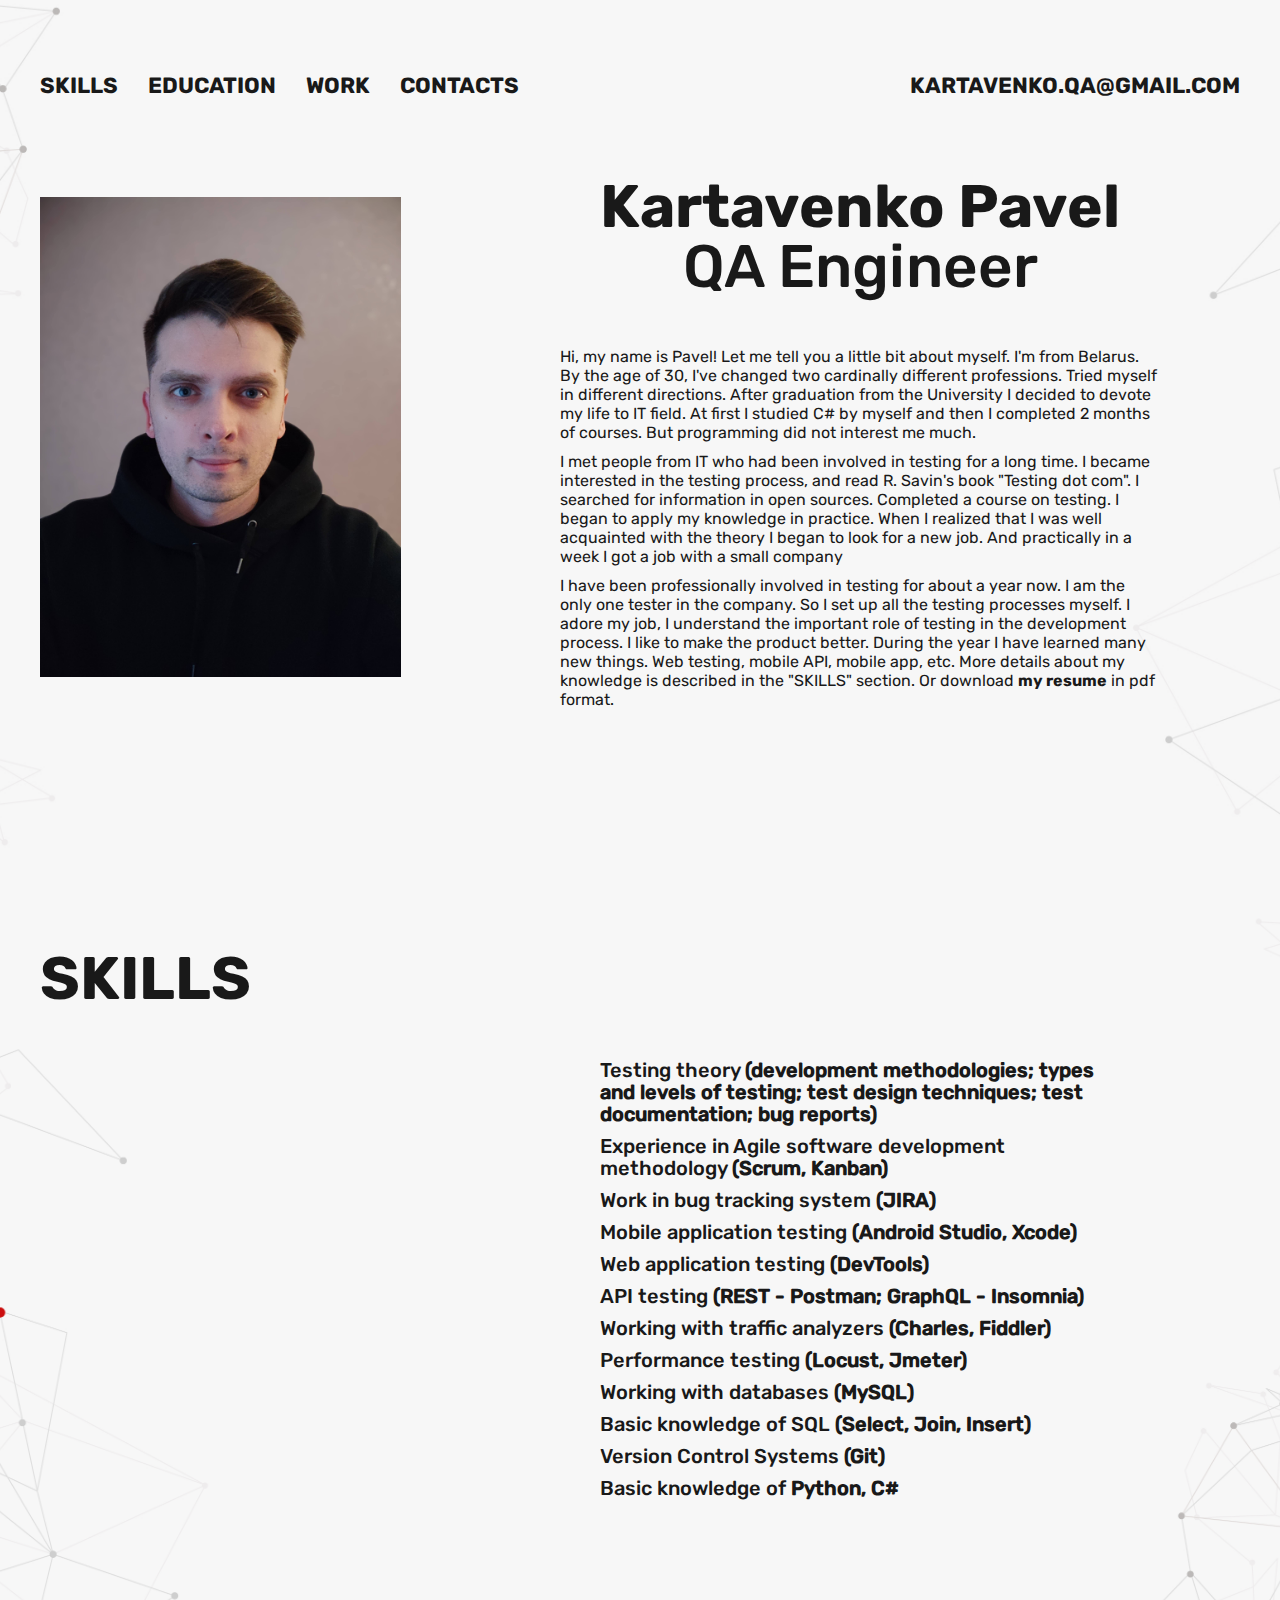
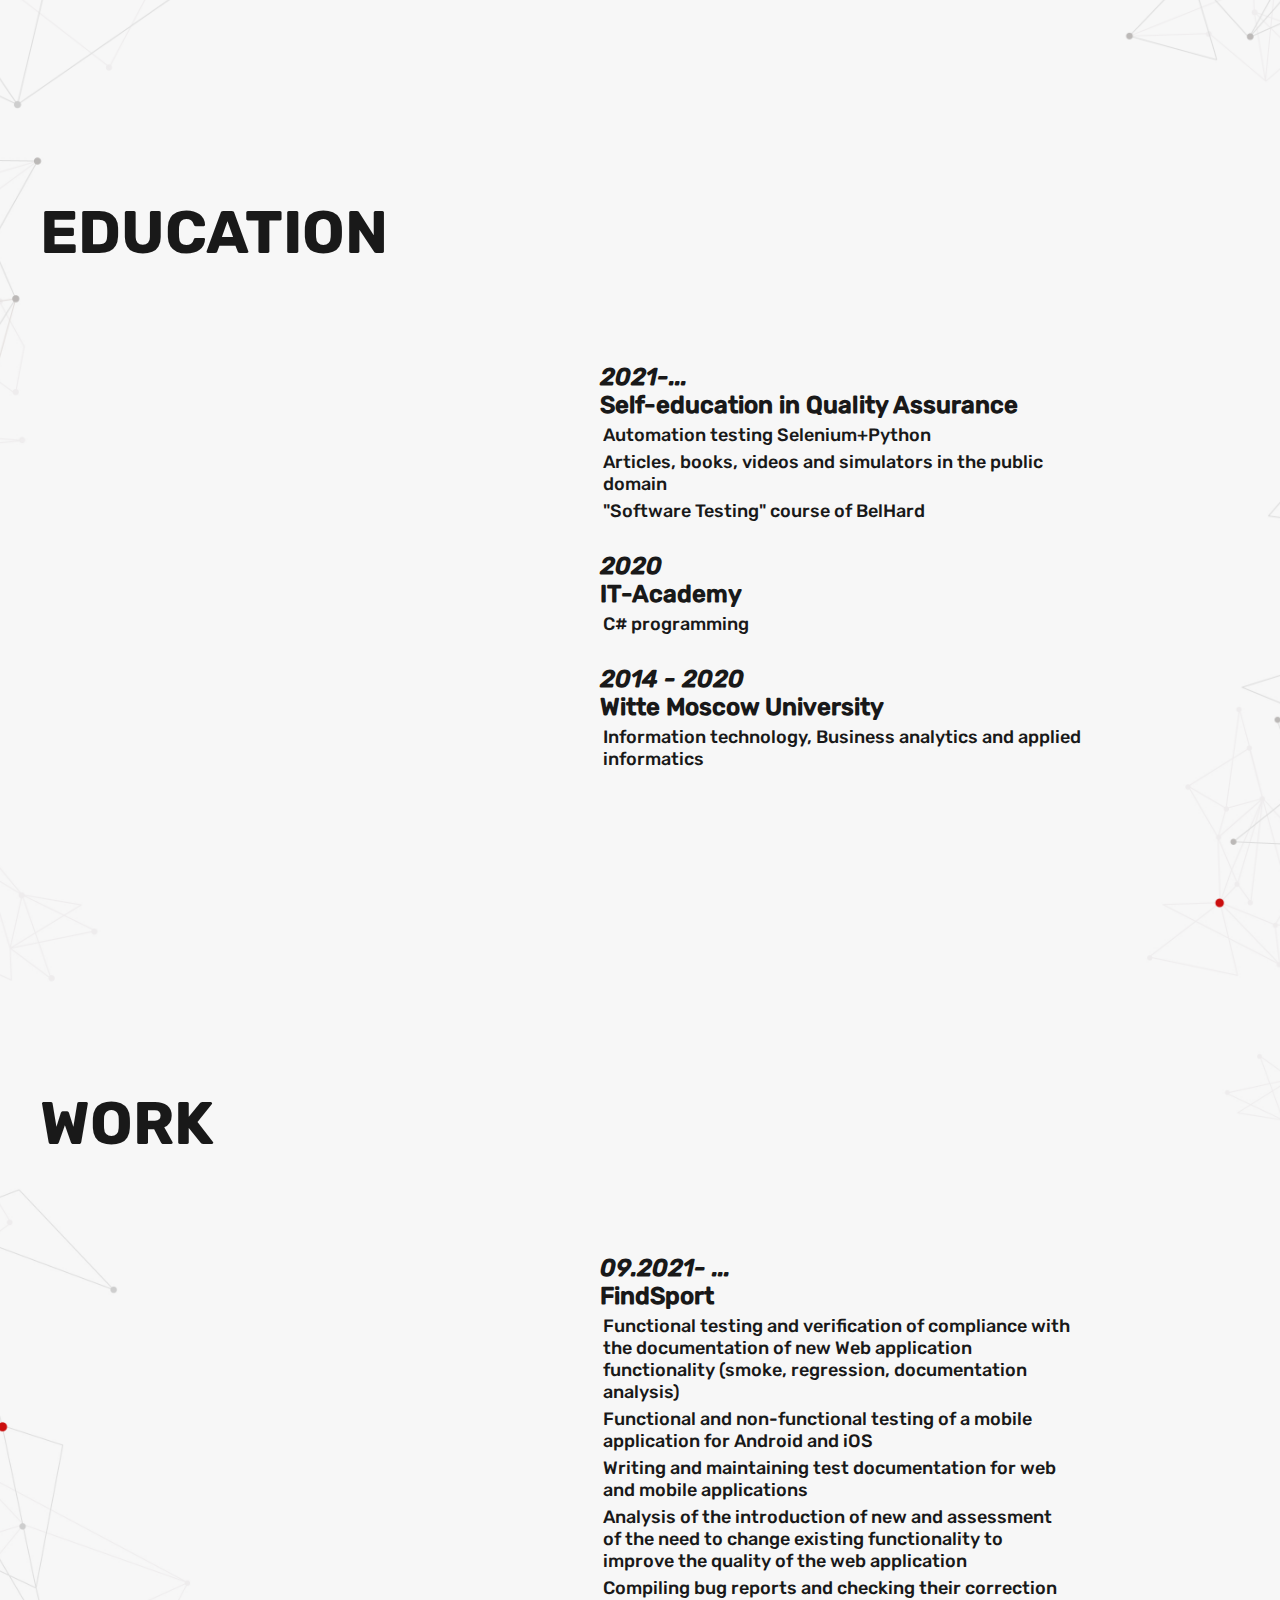
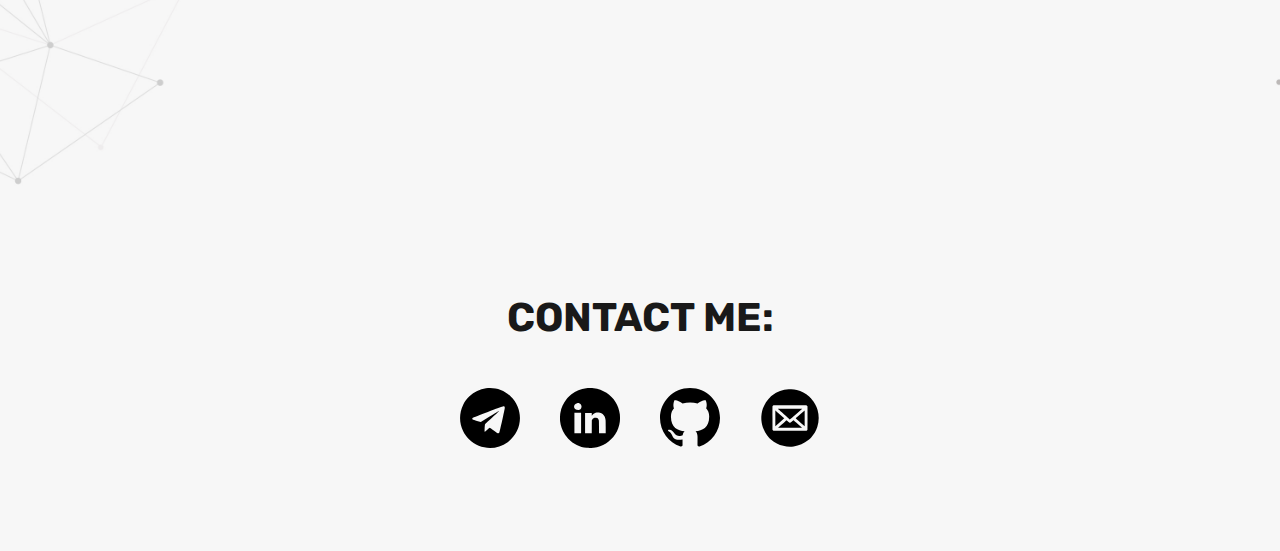
==== commit 9a77c129: "ver1.0" ====
--- a/index.html
+++ b/index.html
@@ -1,197 +1,214 @@
 <!DOCTYPE html>
 <html lang="en">
+
 <head>
-  <meta charset="UTF-8">
-  <meta name="viewport" content="width=device-width, initial-scale=1.0">
-  <meta http-equiv="X-UA-Compatible" content="ie=edge">
-  <title>Kartavenko Pavel</title>
-  <link rel="shortcut icon" href="images/bug_icon.png" type="image/x-icon">
-  <link rel="stylesheet" href="css/reset.css">
-  <link rel="stylesheet" href="css/slick.css">
-  <link rel="stylesheet" href="css/jquery.fancybox.css">
-  <link rel="stylesheet" href="css/style.css">
+    <meta charset="UTF-8">
+    <meta name="viewport" content="width=device-width, initial-scale=1.0">
+    <meta http-equiv="X-UA-Compatible" content="ie=edge">
+    <title>Kartavenko Pavel</title>
+    <link rel="shortcut icon" href="images/bug_icon.png" type="image/x-icon">
+    <link rel="stylesheet" href="css/reset.css">
+    <link rel="stylesheet" href="css/style.css">
+    <script src="http://ajax.googleapis.com/ajax/libs/jquery/1.7.1/jquery.min.js"></script>
+    <script type="text/javascript">
+        $(document).ready(function(){
+         
+        $(window).scroll(function(){
+        if ($(this).scrollTop() > 100) {
+        $('.scrollup').fadeIn();
+        } else {
+        $('.scrollup').fadeOut();
+        }
+        });
+         
+        $('.scrollup').click(function(){
+        $("html, body").animate({ scrollTop: 0 }, 600);
+        return false;
+        });
+         
+        });
+        </script>
 </head>
+
 <body>
-  <header class="header">
-    <div class="container">
-      <div class="header__inner">
-        <div class="header__top">
-          <nav class="menu">
-            <ul class="menu__list">
-                <li class="menu__item"><a class="menu__link" href="#skills">Skills</a></li>
-                <li class="menu__item"><a class="menu__link" href="#education">Education</a></li>
-                <li class="menu__item"><a class="menu__link" href="#work">Work</a></li>
-                <li class="menu__item"><a class="menu__link" href="#contacts">Contacts</a></li>                
-            </ul>
-        </nav>
-        <a class="email" href="mailto:kartavenko.qa@gmail.com">kartavenko.qa@gmail.com</a>
-      </div>
-    </div>
-  </header>
-  <main class="main" >
-    <div class="container">
-      <div class="main__inner">
-        <div class="photo">
-          <h1 class="name">
-            Kartavenko Pavel
-          </h1>
-          <h2 class="position">
-            QA Engineer
-          </h2>
-          <img class="portfolio__photo" src="images/myphoto.jpg" alt="my photo">
+    <header class="header">
+        <div class="container">
+            <div class="header__inner">
+                <div class="header__top">
+                    <nav class="menu">
+                        <ul class="menu__list">
+                            <li class="menu__item"><a class="menu__link" href="#skills">Skills</a></li>
+                            <li class="menu__item"><a class="menu__link" href="#education">Education</a></li>
+                            <li class="menu__item"><a class="menu__link" href="#work">Work</a></li>
+                            <li class="menu__item"><a class="menu__link" href="#contacts">Contacts</a></li>
+                        </ul>
+                    </nav>
+                    <a class="email" href="mailto:kartavenko.qa@gmail.com">kartavenko.qa@gmail.com</a>
+                </div>
+                <div class="header__content">
+                    <img class="portfolio__photo" src="images/myphoto.jpg" alt="my photo">
+                    <div class="header__title">
+                        <h1 class="header__name">
+                            Kartavenko Pavel
+                        </h1>
+                        <h2 class="header__position">
+                            QA Engineer
+                        </h2>
+                        <div class="header__text">
+                            <p class="header__description">
+                                Hi, my name is Pavel! Let me tell you a little bit about myself. I'm from Belarus.
+                                By the age of 30, I've changed two cardinally different professions. Tried myself in
+                                different directions.
+                                After graduation from the University I decided to devote my life to IT field.
+                                At first I studied C# by myself and then I completed 2 months of courses. But
+                                programming did not interest me much.
+                            </p>
+                            <p class="header__description">
+                                I met people from IT who had been involved in testing for a long time.
+                                I became interested in the testing process, and read R. Savin's book "Testing dot com".
+                                I searched for information in open sources. Completed a course on testing. I began to
+                                apply my knowledge in practice.
+                                When I realized that I was well acquainted with the theory I began to look for a new
+                                job.
+                                And practically in a week I got a job with a small company
+                            </p>
+                            <p class="header__description">
+                                I have been professionally involved in testing for about a year now.
+                                I am the only one tester in the company. So I set up all the testing processes myself.
+                                I adore my job, I understand the important role of testing in the development process.
+                                I like to make the product better. During the year I have learned many new things. Web
+                                testing, mobile API, mobile app, etc.
+                                More details about my knowledge is described in the "SKILLS" section.
+                                Or download <a
+                                    href="https://drive.google.com/file/d/1HcVMcA-J6JESwIVj23WLowoO_aCcGI8o/view?usp=sharing"
+                                    download="kartavenko_CV.pdf" target="_blank">my resume</a> in pdf format.
+                            </p>
+                        </div>
+                    </div>
+                </div>
+            </div>
         </div>
-        <div class="slider">
-          <div class="slider__box">
-            <div class="slider__box-item">
-              <div class="title">
-                About me
-              </div>
-              <div class="description">
-                <p>Hi, my name is Pavel! Let me tell you a little bit about myself. I'm from Belarus.
-                  By the age of 30, I've changed two cardinally different professions. Tried myself in
-                  different directions.
-                  After graduation from the University I decided to devote my life to IT field.
-                  At first I studied C# by myself and then I completed 2 months of courses. But
-                  programming did not interest me much.
-                </p>
-                <p>
-                  I met people from IT who had been involved in testing for a long time.
-                  I became interested in the testing process, and read R. Savin's book "Testing dot com".
-                  I searched for information in open sources. Completed a course on testing. I began to
-                  apply my knowledge in practice.
-                  When I realized that I was well acquainted with the theory I began to look for a new job.
-                  And practically in a week I got a job with a small company
-                </p>
-                <p>
-                  I have been professionally involved in testing for about a year now.
-                  I am the only one tester in the company. So I set up all the testing processes myself.
-                  I adore my job, I understand the important role of testing in the development process.
-                  I like to make the product better. During the year I have learned many new things. Web
-                  testing, mobile API, mobile app, etc.
-                  More details about my knowledge is described in the "SKILLS" section.
-                  Or download <button class="button"><a href="files/portfolio_kartavenko.pdf"
-                    download="" target="_blank">my resume</a></button> in pdf format.
-                </p>
-              </div>
-            </div>
-            <div class="slider__box-item" id="skills">
-              <div class="title">
-                Skills
-              </div>
-              <div class="description">
-                  <ul class="skills__list">
-                    <li class="skills__item">Testing theory <span>(development methodologies;
-                        types and levels of testing; test design
-                        techniques; test documentation; bug reports)</span></li>
-                    <li class="skills__item">Experience in Agile software development
-                        methodology <span>(Scrum, Kanban)</span></li>
-                    <li class="skills__item">Work in bug tracking system <span>(JIRA)</span></li>
-                    <li class="skills__item">Mobile application testing <span>(Android Studio,
-                        Xcode)</span></li>
-                    <li class="skills__item">Web application testing <span>(DevTools)</span></li>
-                    <li class="skills__item">API testing <span>(REST - Postman; GraphQL -
-                        Insomnia)</span></li>
-                    <li class="skills__item">Working with traffic analyzers <span>(Charles,
-                        Fiddler)</span></li>
-                    <li class="skills__item">Performance testing <span>(Locust, Jmeter)</span></li>
-                    <li class="skills__item">Working with databases <span>(MySQL)</span></li>
-                    <li class="skills__item">Basic knowledge of SQL <span>(Select, Join, Insert)</span></li>
-                    <li class="skills__item">Version Control Systems <span>(Git)</span></li>
-                    <li class="skills__item">Basic knowledge of <span>Python, C#</span></li>
-                </ul>
-              </div>
-            </div>
-            <div class="slider__box-item" id="education">
-              <div class="title">
-                Education
-              </div>
-              <div class="description">
-                <div class="education__box-list">
-                  <p class="edu__list-title">
-                      2021-... <br>
-                    <span>Self-education in Quality Assurance</span></p>
-                  <ul class="edu__list">
-                      <li class="edu__list-item">Automation testing Selenium+Python.</li>
-                      <li class="edu__list-item">Articles, books, videos and simulators in the
-                          public domain.</li>
-                      <li class="edu__list-item">"Software Testing" course of BelHard.</li>
-                  </ul>
-                  <p class="edu__list-title">
-                      2020 <br>
-                    <span>IT-Academy</span></p>
-                  <ul class="edu__list">
-                      <li class="edu__list-item">C# programming</li>
-                  </ul>
-                  <p class="edu__list-title">
-                      2014 - 2020 <br>
-                    <span>Witte Moscow University</span></p>
-                  <ul class="edu__list">
-                      <li class="edu__list-item">Information technology, Business analytics and
-                          applied informatics</li>
-                  </ul>
-                </div>
-              </div>            
-            </div>
-            <div class="slider__box-item" id="work">
-              <div class="title">
-                Work
-              </div>
-              <div class="description">
-                <div class="work__box-list">
-                  <p class="work__list-title">
-                      09.2021- ... <br>
-                      <span>FindSport</span>
-                  </p>
-                  <ul class="work__list">
-                      <li class="work__list-item">Functional testing and verification of compliance
-                          with the documentation of new Web application
-                          functionality (smoke, regression, documentation
-                          analysis).</li>
-                      <li class="work__list-item">Functional and non-functional testing of a
-                          mobile application for Android and iOS.</li>
-                      <li class="work__list-item">Writing and maintaining test documentation for
-                          web and mobile applications.</li>
-                      <li class="work__list-item">Analysis of the introduction of new and
-                          assessment of the need to change existing
-                          functionality to improve the quality of the web
-                          application.</li>
-                      <li class="work__list-item">Compiling bug reports and checking their
-                          correction.</li>
-                  </ul>
-                </div>
-              </div>
-            </div>
-          </div>
+    </header>
+     <main class="main">
+        <section class="skills" id="skills">
+            <div class="container">
+                <h2 class="title">
+                    Skills
+                </h2>
+                <div class="skills__inner">
+                    <div class="skills__description">
+                        <ul class="skills__list">
+                            <li class="skills__item">Testing theory <span>(development methodologies;
+                                types and levels of testing; test design
+                                techniques; test documentation; bug reports)</span></li>
+                            <li class="skills__item">Experience in Agile software development
+                                methodology <span>(Scrum, Kanban)</span></li>
+                            <li class="skills__item">Work in bug tracking system <span>(JIRA)</span></li>
+                            <li class="skills__item">Mobile application testing <span>(Android Studio,
+                                Xcode)</span></li>
+                            <li class="skills__item">Web application testing <span>(DevTools)</span></li>
+                            <li class="skills__item">API testing <span>(REST - Postman; GraphQL -
+                                Insomnia)</span></li>
+                            <li class="skills__item">Working with traffic analyzers <span>(Charles,
+                                Fiddler)</span></li>
+                            <li class="skills__item">Performance testing <span>(Locust, Jmeter)</span></li>
+                            <li class="skills__item">Working with databases <span>(MySQL)</span></li>
+                            <li class="skills__item">Basic knowledge of SQL <span>(Select, Join, Insert)</span></li>
+                            <li class="skills__item">Version Control Systems <span>(Git)</span></li>
+                            <li class="skills__item">Basic knowledge of <span>Python, C#</span></li>
+                        </ul>
+                    </div>
+                </div>
+            </div>
+        </section>
+        <section class="education" id="education">
+            <div class="container">
+                <h2 class="title">
+                    Education
+                </h2>
+                <div class="education__inner">
+                    <div class="education__box-list">
+                        <p class="edu__list-title">
+                            2021-... <br>
+                           <span>Self-education in Quality Assurance</span></p>
+                        <ul class="edu__list">
+                            <li class="edu__list-item">Automation testing Selenium+Python</li>
+                            <li class="edu__list-item">Articles, books, videos and simulators in the
+                                public domain</li>
+                            <li class="edu__list-item">"Software Testing" course of BelHard</li>
+                        </ul>
+                        <p class="edu__list-title">
+                            2020 <br>
+                           <span>IT-Academy</span></p>
+                        <ul class="edu__list">
+                            <li class="edu__list-item">C# programming</li>
+                        </ul>
+                        <p class="edu__list-title">
+                            2014 - 2020 <br>
+                           <span>Witte Moscow University</span></p>
+                        <ul class="edu__list">
+                            <li class="edu__list-item">Information technology, Business analytics and
+                                applied informatics</li>
+                        </ul>
+                    </div>
+                </div>
+            </div>
+        </section>
+        <section class="work" id="work">
+            <div class="container">
+                <div class="title">
+                    Work 
+                </div>
+                <div class="work__inner">
+                    <div class="work__box-list">
+                        <p class="work__list-title">
+                            09.2021- ... <br>
+                            <span>FindSport</span>
+                        </p>
+                        <ul class="work__list">
+                            <li class="work__list-item">Functional testing and verification of compliance
+                                with the documentation of new Web application
+                                functionality (smoke, regression, documentation
+                                analysis)</li>
+                            <li class="work__list-item">Functional and non-functional testing of a
+                                mobile application for Android and iOS</li>
+                            <li class="work__list-item">Writing and maintaining test documentation for
+                                web and mobile applications</li>
+                            <li class="work__list-item">Analysis of the introduction of new and
+                                assessment of the need to change existing
+                                functionality to improve the quality of the web
+                                application</li>
+                            <li class="work__list-item">Compiling bug reports and checking their
+                                correction</li>
+                        </ul>
+                    </div>
+                </div>
+            </div>
+        </section>
+    </main>
+    <footer class="footer" id="contacts">
+        <div class="container">
+            <div class="footer__inner">
+                <h2 class="footer__title">
+                    Contact me:
+                </h2>
+                <div class="footer__box-list">
+                    <ul class="footer__list">
+                        <li class="footer__list-item"><a href="https://t.me/pavelkqa" class="icon__link" target="_blank">
+                            <img src="images/telegram-icon.svg" alt="telegram" class="icon-img" title="send me a message"></a></li>
+                        <li class="footer__list-item"><a href="https://www.linkedin.com/in/pavelkartavenko/" class="icon__link" target="_blank">
+                            <img src="images/linkedin-icon.svg" alt="linkedin" class="icon-img" title="it's my profile"></a></li>
+                        <li class="footer__list-item"><a href="https://github.com/kartavenkopavel" class="icon__link" target="_blank">
+                            <img src="images/github-icon.svg" alt="github" class="icon-img" title="here you will find examples of my work"></a></li>
+                        <li class="footer__list-item"><a href="mailto:kartavenko.qa@gmail.com" class="icon__link" target="_blank">
+                            <img src="images/mail-icon.svg" alt="mail" class="icon-img" title="send me a mail"></a></li>
+                    </ul>
+                </div>
+            </div>
         </div>
-      </div>
-    </div>
-  </main>
-  <footer class="footer" >
-    <div class="container">
-      <div class="footer__inner">
-          <h2 class="footer__title" id="contacts">
-              Contact me:
-          </h2>
-          <div class="footer__box-list">
-              <ul class="footer__list">
-                  <li class="footer__list-item"><a href="https://t.me/pavelkqa" class="icon__link" target="_blank">
-                      <img src="images/telegram-icon.svg" alt="telegram" class="icon-img" title="send me a message"></a></li>
-                  <li class="footer__list-item"><a href="https://www.linkedin.com/in/pavelkartavenko/" class="icon__link" target="_blank">
-                      <img src="images/linkedin-icon.svg" alt="linkedin" class="icon-img" title="it's my profile"></a></li>
-                  <li class="footer__list-item"><a href="https://github.com/kartavenkopavel" class="icon__link" target="_blank">
-                      <img src="images/github-icon.svg" alt="github" class="icon-img" title="here you will find examples of my work"></a></li>
-                  <li class="footer__list-item"><a href="mailto:kartavenko.qa@gmail.com" class="icon__link" target="_blank">
-                      <img src="images/mail-icon.svg" alt="mail" class="icon-img" title="send me a mail"></a></li>
-              </ul>
-          </div>
-      </div>
-  </div>
-  </footer>
-  
+    </footer> 
+    <script src="js/main.js"></script>
+    <a href="#" class="scrollup">Go to top</a>
+</body>
 
-  <script src="https://ajax.googleapis.com/ajax/libs/jquery/3.4.1/jquery.min.js"></script>
-  <script src="js/slick.min.js"></script>
-  <script src="js/jquery.fancybox.min.js"></script>
-  <script src="js/main.js"></script>
-</body>
 </html>--- a/css/style.css
+++ b/css/style.css
@@ -3,6 +3,8 @@
 *::after{
     box-sizing: border-box;
 }
+
+*{scroll-behavior: smooth; } 
 
 @font-face {
     font-family: 'rubik-regular';
@@ -40,42 +42,70 @@
     font-display: swap;
 }
 
+.scrollup{
+    font-family: 'rubik-bold';
+    text-transform: uppercase;
+    font-size: 14px;
+    width:80px;
+    height:20px;
+    opacity:0.3;
+    position:fixed;
+    bottom:50px;
+    right:50px;
+    display: none;
+    }
+
+.body{
+    font-family: 'rubik-regular';
+    font-size: 16px;
+    line-height: 19;
+    font-weight: 400;
+}
+
+a{
+    font-family: 'rubik-bold';
+    color: inherit;
+    text-decoration: none;    
+}
+
+
+.title{
+    font-family: 'rubik-bold';
+    font-size: 60px;
+    line-height: 60px;
+    text-transform: uppercase;
+    padding: 80px 0 50px;
+}
+
+.header{
+    background-image: url(../images/header_bg.jpg);
+    background-position: center;
+    background-repeat: no-repeat;
+    background-size: cover;
+}
+
 .container{
     max-width: 1220px;
     margin-left: auto;
     margin-right: auto;
     padding-left: 10px;
     padding-right: 10px;
-    color: #000000;
-}
-
-.header,
-.main,
-.footer{
-    background-color: #f7f7f7;
-}
-
-a{
-    font-family: 'rubik-bold';
-    color: inherit;
-    text-decoration: none;
-    font-weight: 900;    
-}
-
-.title{
-    font-family: 'rubik-bold';
-    font-size: 35px;
-    line-height: 35px;
-    text-transform: uppercase;
-    text-align: center;
-    padding: 35px 0 30px;
+    color: #191919; 
+}
+
+.header__inner{
+    padding-bottom: 50px;
+    display: flex;
+    flex-direction: column;
+    justify-content: space-between;
+    min-height: 90vh;
 }
 
 .header__top{
     display: flex;
     justify-content: space-between;
     align-items: center;
-    padding: 40px 0 70px;
+    padding: 75px 0 30px;
 }
 
 .menu__list{
@@ -84,18 +114,6 @@
 
 .menu__item{
     margin-right: 30px;
-}
-
-.button{
-    color: #fff;
-    background-color: #000000;
-    border-radius: 5px;    
-    transition: color .7s;
-}
-
-.button:hover{
-    background-color: #fff;
-    color: #a44528;
 }
 
 .email,
@@ -106,98 +124,118 @@
     transition: color .5s;
 }
 
-
 .menu__link:hover{
-    color: #a44528;
-}
-
-
-.main__inner{
+    color: #CB0E0E;
+}
+
+.header__content{    
     display: flex;
     justify-content: space-between;
-}
-
-.icon-img{
-    margin: 20px 20px 0 20px;
-    width: 60px;
-    height: 60px;
+    margin-bottom: 50px;
+    margin-top: 50px;
+    margin-right: 80px;
+    
 }
 
 .portfolio__photo{
-    height: 365px;
-    margin-top: 80px; 
-    border-radius: 50%;
-    align-items: center;
-}
-
-.photo{
-    padding-right: 20px;
+    width: 365;
+    height: 480px;
+    margin-top: 20px;     
+}
+
+.header__title{    
+    
+    margin-bottom: 50px;
+    max-width: 600px;
+    padding: 0;
+}
+
+.header__name{
+    font-family: 'rubik-bold';
+    font-size: 60px;
+    line-height: 60px;
     text-align: center;
 }
 
-.name{
-    font-family: 'rubik-bold';
-    font-size: 40px;
-    line-height: 40px; 
-    padding-top: 30px;
-}
-
-.position{
+.header__position{
     font-family: 'rubik-medium';
-    font-size: 30px;
-    line-height: 30px;
-}
-
-.slider{
-    width: 700px;
-}
-
-p{
+    font-size: 60px;
+    line-height: 60px;
+    font-weight: 400;
+    text-align: center;
+    margin-bottom: 50px;
+}
+
+.header__text{
+    font-family: 'rubik-regular';
+    text-align: left;
+    font-size: 16px;
+    line-height: 19px;
+}
+
+.header__text p{
+    margin-bottom: 10px;
+}
+
+.skills{
+    background-image: url(../images/skills_bg.jpg);
+    background-repeat: no-repeat;
+    background-size: cover;
+    background-position: center;
+}
+
+.skills__inner{
+    padding-bottom: 214px;
+    font-family: 'rubik-medium';
+    display: flex;
+    justify-content: flex-end;    
+
+}
+
+
+.skills__list{
+    width: 500px;       
+    font-size: 20px;
+    line-height: 22px;    
+    list-style: none; 
+    margin-right: 140px;
+}
+
+.skills__list li{
     padding-bottom: 10px;
 }
 
-.description{
-    font-family: 'rubik-medium';
-    padding: 40px;
-    line-height: 22px;
-}
-
-.slider__arrow{
-    cursor: pointer;
-    cursor:grab;
-    position: absolute;
-    top: 50%;
-    z-index: 5;
-
-}
-
-.slider__arrow-left{
-    left: -30px;
-}
-
-.slider__arrow-right{
-    right: -30px;
-}
-
-.skills__list,
-.edu__list,
-.work__list{
-    list-style: none;
-}
-
-.skills__item{
-    padding-bottom: 10px;
-}
-
 .skills__item span{
-    font-family: 'rubik-bold';
+    font-weight: bold;
+}
+
+.education{
+    background-image: url(../images/edu_bg.jpg);
+    background-repeat: no-repeat;
+    background-size: cover;
+    background-position: center;
+}
+
+.education__inner{
+    padding-bottom: 214px;
+    display: flex;
+    justify-content: flex-end;
+}
+
+.education__box-list{       
+    display: block;
+    justify-content: flex-end;
+    width: 500px;
+    margin-top: 50px;        
+    font-size: 24px;
+    line-height: 28px;     
+    margin-right: 140px;
 }
 
 .edu__list-title{
     font-family: 'rubik-medium-italic';
+    margin-bottom: 5px;
     font-weight: bold;
-    font-size: 18px;
-    padding-bottom: 5px;
 }
 
 .edu__list-title span{
@@ -206,29 +244,81 @@
 }
 
 .edu__list{
+    font-family: 'rubik-medium';
+    font-size: 18px;
+    line-height: 22px;
+    list-style: none;
+    width: 500px;
+}
+
+.edu__list-item:last-child{
     margin-bottom: 30px;
+}
+
+.edu__list-item {
+    margin-bottom: 5px;
+    margin-left: 3px;
+}
+
+.work{
+    background-image: url(../images/work_bg.jpg);
+    background-position: center;
+    background-repeat: no-repeat;
+    background-size: cover;
+}
+
+.work__inner{
+    padding-bottom: 214px;
+    display: flex;
+    justify-content: flex-end;
+}
+
+.work__box-list{
+    display: block;
+    justify-content: flex-end;
+    width: 500px;
+    margin-top: 50px;        
+    font-size: 24px;
+    line-height: 28px;
+    margin-right: 140px;
 }
 
 .work__list-title{
     font-family: 'rubik-medium-italic';
+    margin-bottom: 5px;
     font-weight: bold;
+}
+
+.work__list-title span{
+    font-family: 'rubik-medium';
+    font-weight: bold;   
+}
+
+.work__list{
+    font-family: 'rubik-medium';
     font-size: 18px;
-    padding-bottom: 5px;
-}
-
-.work__list-title span{    
-    font-family: 'rubik-medium';
-    font-weight: bold;    
+    line-height: 22px;
+    list-style: none;
+    width: 470px;
+}
+
+.work__list-item{    
+    margin-bottom: 5px;
+    margin-left: 3px;
+}
+
+.footer{
+    background-color: #f7f7f7;
 }
 
 .footer__inner{
-    padding: 50px 0 50px;
+    padding: 50px 0 80px;
 }
 
 .footer__title{
     font-family: 'rubik-bold';
-    font-size: 35px;
-    line-height: 35px;
+    font-size: 40px;
+    line-height: 40px;
     text-transform: uppercase;
     padding: 30px 0 30px;
     text-align: center;
@@ -257,115 +347,270 @@
 }
 
 
-@media (max-width: 1280px) {
-    .slider__arrow-left{
-        left: -5px;
+.icon-img :last-child{
+    margin-right: 0;
+}
+
+@media (max-width: 1260px){
+    .header,
+    .skills,
+    .education,
+    .work{
+        background-position: left;
+    }
+    .title{
+        padding: 80px 50px;
+    }
+}
+
+@media (max-width: 1160px) {
+    .container{
+        padding-left: 30px;
+        padding-right: 30px;
+    }
+    .header__inner{
+        padding-bottom: 140px;
+    }
+    .email,
+    .menu__link{
+        font-size: 18px;
+    }
+    .header__title {
+        margin-left: 110px;
+    }
+    .portfolio__photo {        
+        height: 440px;
+    }
+    .header__name {
+        font-size: 50px;
+        line-height: 50px;
+    }
+    .header__position {
+        font-size: 50px;
+        line-height: 50px;
+    }
+    .header__text {
+        font-size: 14px;
+        line-height: 20px;
+    }
+    .scrollup{
+        bottom:20px;
+        right:20px;
+    }
+}
+
+@media (max-width: 1030px){
+    .header__name {
+        font-size: 40px;
+    }
+    .header__position {
+        font-size: 40px;
+        line-height: 40px;
+    }
+    .header__text {
+        font-size: 12px;
+
+    }
+    .title{
+        font-size: 50px;
+        line-height: 50px;
+    }
+    .skills__list{
+        font-size: 18px;
+        line-height: 22px;
+    }
+    .education__box-list {
+        font-size: 20px;
+    }
+    .edu__list {
+        font-size: 16px;
+    }
+    .work__box-list {
+        font-size: 20px;
+    }
+    .work__list{
+        font-size: 16px;
     }
     
-    .slider__arrow-right{
-        right: -5px;
-    }
-}
-
-@media (max-width: 1140px){
-    .main__inner{
-        display: grid;
-        justify-content: center;
-    }
-    .photo{
-        padding: 0;
-    }
+}
+
+@media (max-width: 945px){
+    .header__content {
+        width: 100%;
+    }
+    .header__inner{
+        padding-bottom: 10px;
+    }
+    
 }
 
 @media (max-width: 870px){
+    .portfolio__photo{
+        height: 240px;
+    }
+    .header__name {
+        font-size: 30px;
+    }
+    .header__position {
+        font-size: 30px;
+        line-height: 30px;
+    }
+    .education__box-list{
+        margin-top: 0;
+    }
+    .work__box-list{
+        margin-top: 0;
+    }
+    .skills__list{
+        margin-right: 0;
+    }
+    .education__box-list{
+        margin-right: 0;
+    }
+    .work__box-list{
+        margin-right: 0;
+    }
+}
+
+@media (max-width: 800px){
+    .email,
+    .menu__link{
+        font-size: 14px;
+    }
+    .title {
+        font-size: 40px;
+        line-height: 40px;
+    }
+    .footer__inner {
+        padding: 50px 0 60px;
+    }
+    .icon-img{
+        width: 40px;
+        height: 40px;
+    }
+    
+    .icon-img:hover{
+        width: 60px;
+        height: 60px;
+    }
+    .footer__title {
+        font-size: 30px;
+        line-height: 30px;;
+        padding: 30px 0 20px;
+    }
+}
+
+@media (max-width: 645px){
+    .header,
+    .skills,
+    .education,
+    .work{
+        background-position: right;
+    }
     .menu__list {
         display: block;
     }
-    .menu__item {
-        padding-bottom: 5px;
-    }
-}
-
-@media (max-width: 730px){
-    .slider__arrow-left{
-        left: 40%;
-        width: 20px;
-        height: 20px;
-    }    
-    .slider__arrow-right{
-        right: 40%;
-        width: 20px;
-        height: 20px;
-    }
-    .slider__arrow{
-        top: 100%;    
-    }
-    .description{
-        padding: 20px;
-        font-size: 18px;
-        font-family: 'rubik-regular';
-    }
-    .slider{
-        width: 500px;
-    }
-    
-}
-
-@media (max-width: 560px){
-.email,
-.menu__link{
-    font-size: 18px;
-    line-height: 20px;
-}
-.header__top{
-    padding: 20px 0 10px;
-}
-.footer__title{
-    font-size: 30px;
-    line-height: 30px;
-    padding: 30px 0 10px;
-}
-.icon-img {
-    width: 40px;
-    height: 40px;    
-    transition: .5s;
-}
-.icon-img:hover{   
-    width: 60px;
-    height: 60px; 
-}
-.slider{
-    width: 400px;
-}
-.description{
-    font-size: 16px;
-    line-height: 18px;
-}
-.portfolio__photo{
-    height: 240px;
-    margin-top: 40px;
-}
-
-}
-
-@media (max-width: 440px){
-    .header__top{
+    .portfolio__photo{
+        margin-top: 0;
+        margin-bottom: 20px;
+    }
+    .header__content {
         display: block;
-        padding-left: 25px;
-    }
-    .name{
-        font-size: 35px;
-        line-height: 32px;
+        margin: 0;
+    }
+    .header__title{
+        margin: 0;
+    }
+    .skills__list {
+        font-size: 16px;
+        line-height: 20px;
     }
     .title{
+        width: 100%;
+        text-align: center;
+    }
+    .skills__list {
+        width: 100%;
+        margin: 10px;
+    }
+    .education__box-list {
+        width: 100%;
+        margin: 10px;
+    }
+    .edu__list{
+        width: 100%;
+    }
+    .work__list{
+        width: 100%;
+    }
+    .skills__inner,
+    .education__inner,
+    .work__inner{
+        padding-bottom: 10px;
+    }
+    .header__top {
+        padding: 30px 0 30px;
+    }
+        
+}
+
+@media (max-width: 480px){
+    .header__title,
+    .skills__description,
+    .education__inner,
+    .work__inner{
+        background-color: #f7f7f7ad;
+    }
+    .header__top {
+        display: block;
+        padding: 30px 0 30px;
+    }
+    .header__name {
+        line-height: 40px;
+    }
+    .title{
+        padding: 0;
+        margin-top: 60px;
+        margin-bottom: 30px;
         font-size: 30px;
-        line-height: 30px;
-    }
-    .slider{
-        width: 340px;
-    }
-    .description{
+    }
+    .header,
+    .skills,
+    .education,
+    .work{
+        margin-top: 20px;
+    }
+
+    .skills__list {
         font-size: 14px;
-        line-height: 16px;
-    }
-}+        line-height: 18px;
+    }
+    .education__box-list {
+        font-size: 16px;
+        line-height: 20px;
+    }
+    .edu__list {
+        font-size: 14px;
+        line-height: 18px;
+    }
+    .work__box-list {
+        font-size: 16px;
+    }
+    .work__list {
+        font-size: 14px;
+        line-height: 18px;
+    }
+    .icon-img {
+        width: 30px;
+        height: 30px;
+        margin: 14px;
+    }
+    .icon-img:hover{
+        width: 45px;
+        height: 45px;
+    }
+    .footer__title {
+        font-size: 25px;
+        line-height: 25px;
+    }
+}
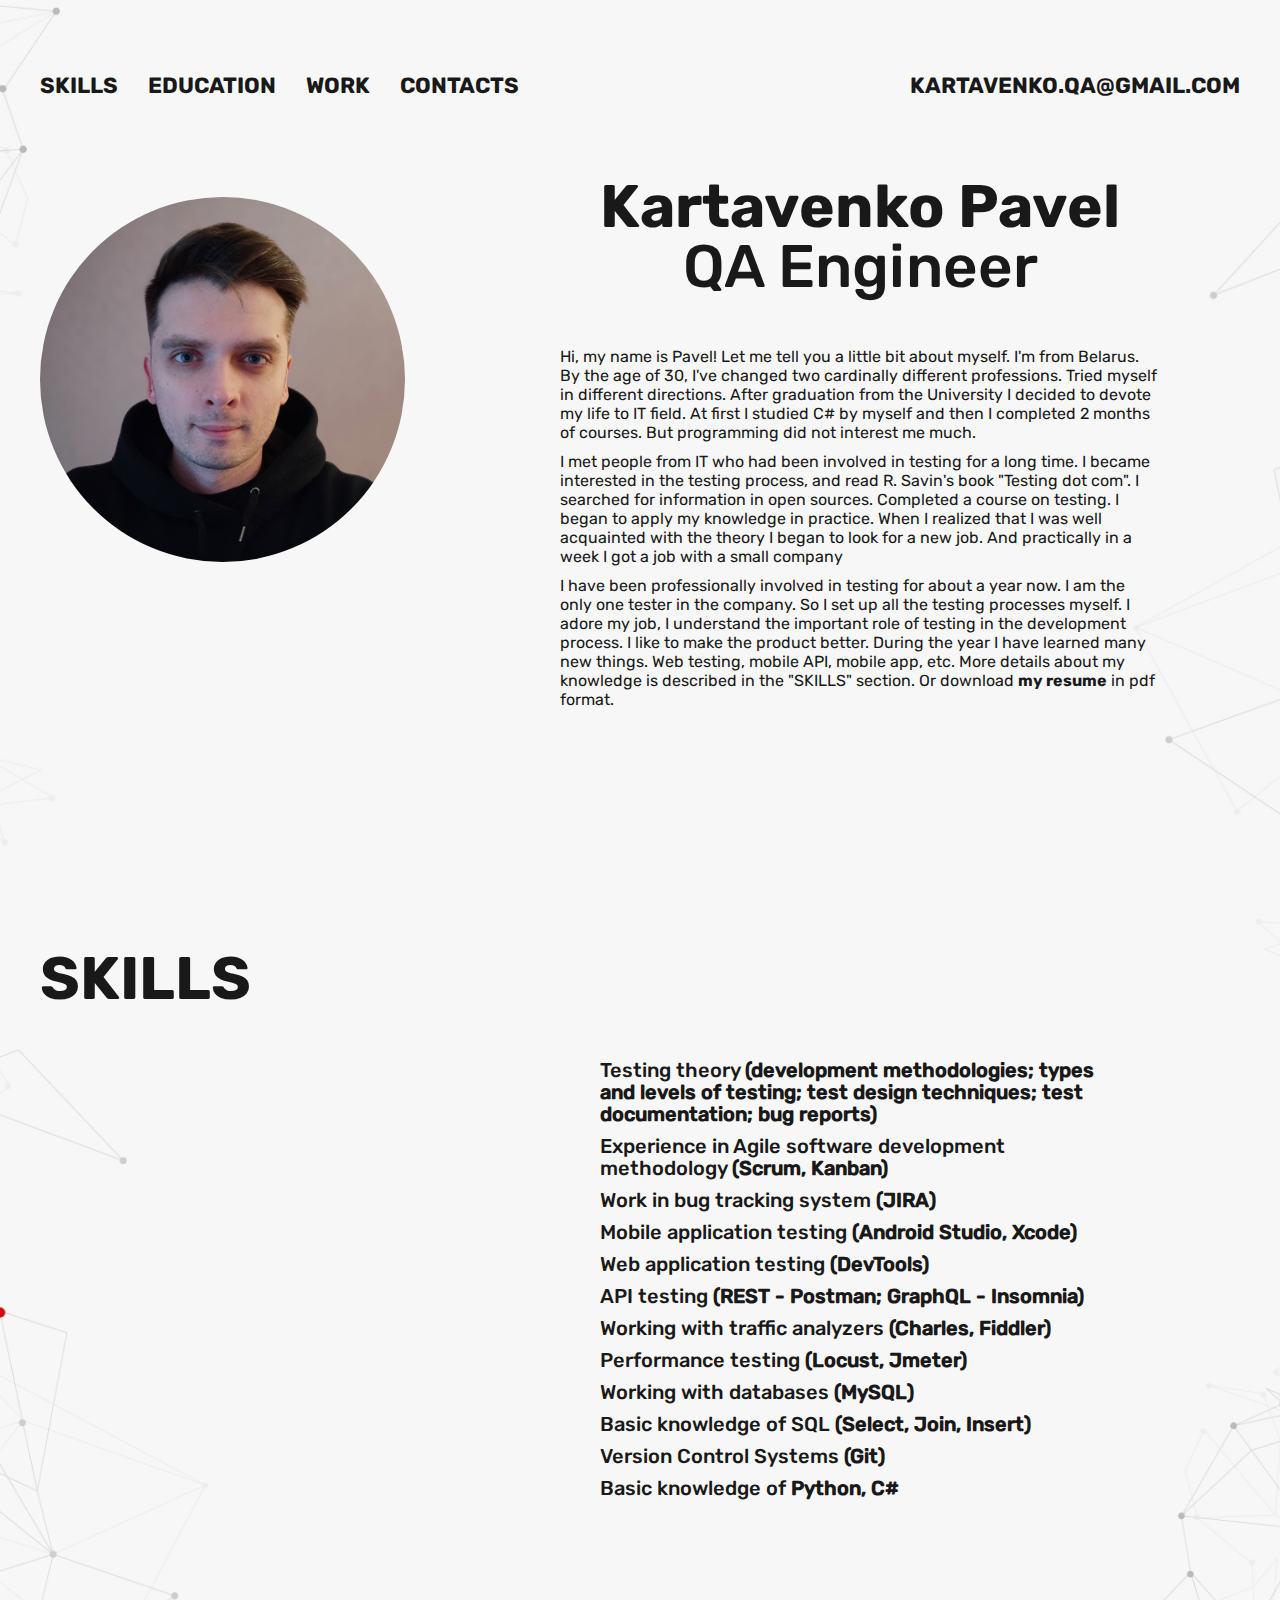
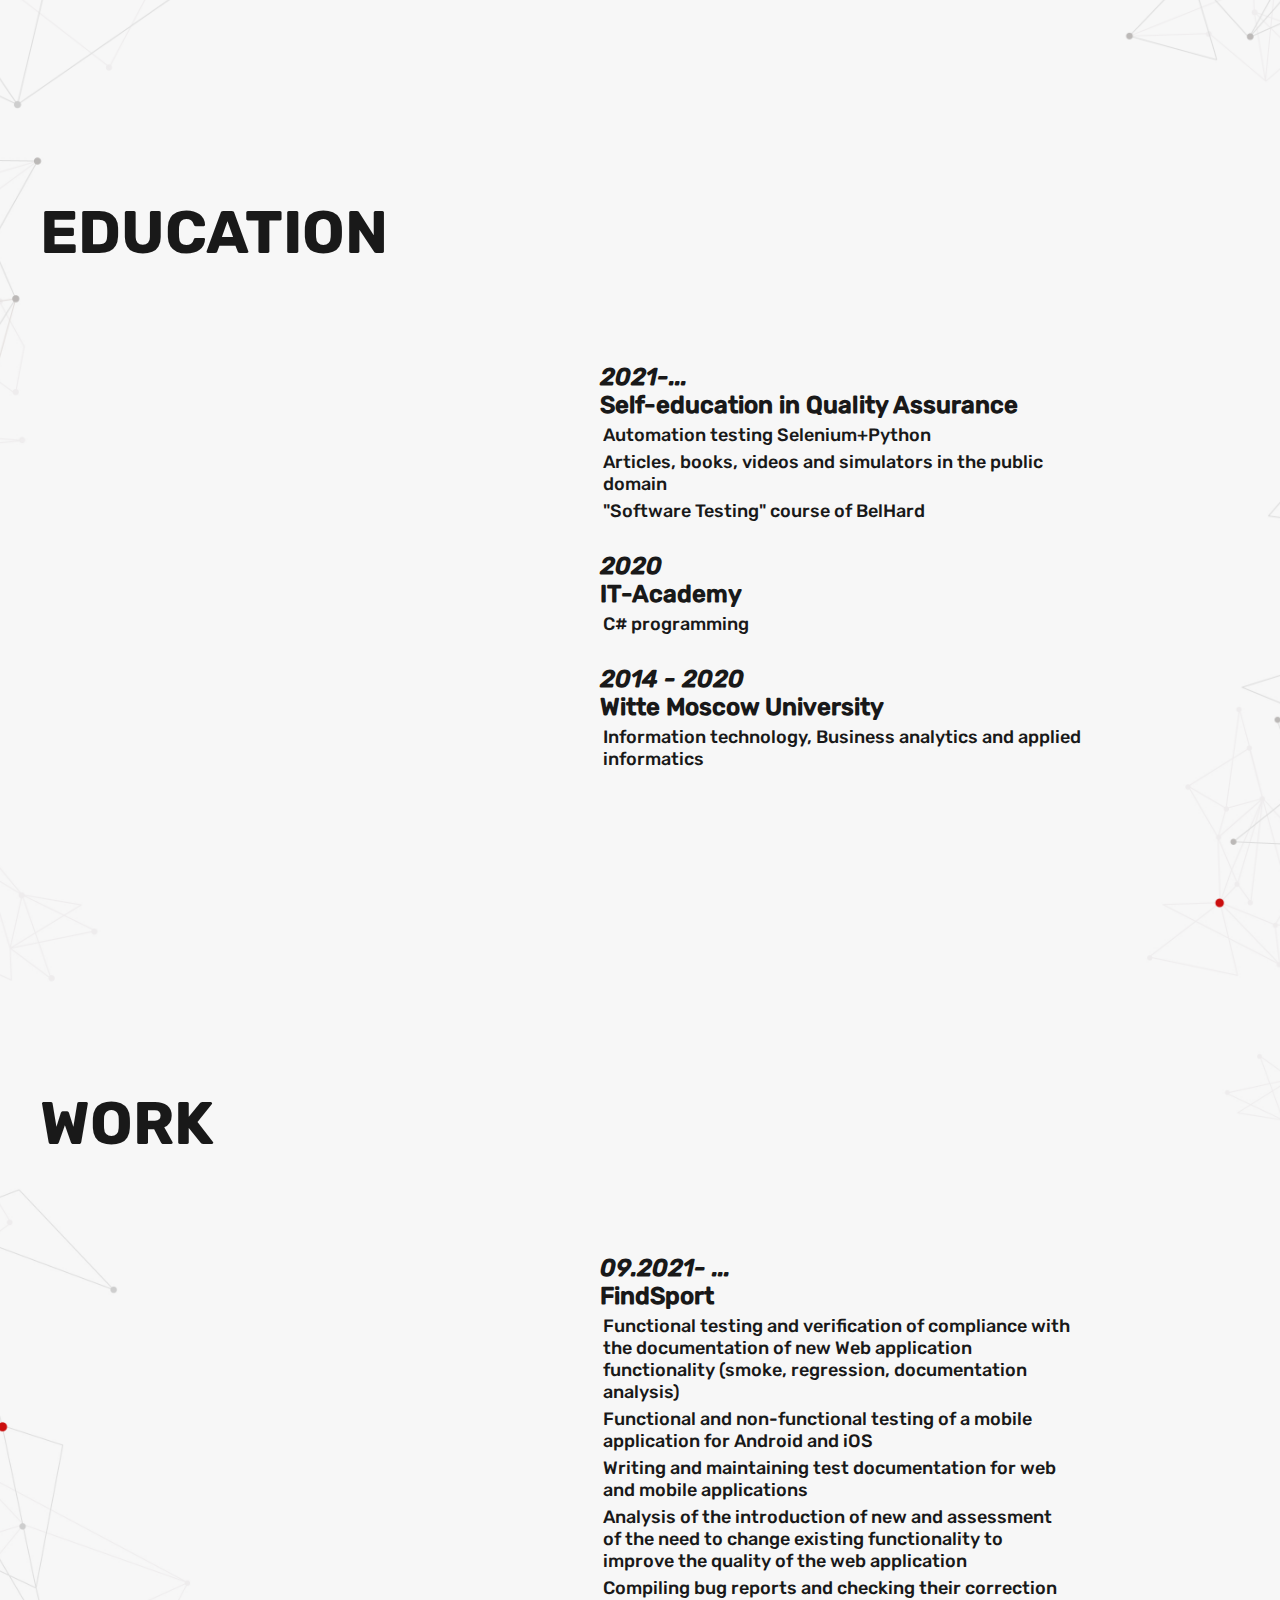
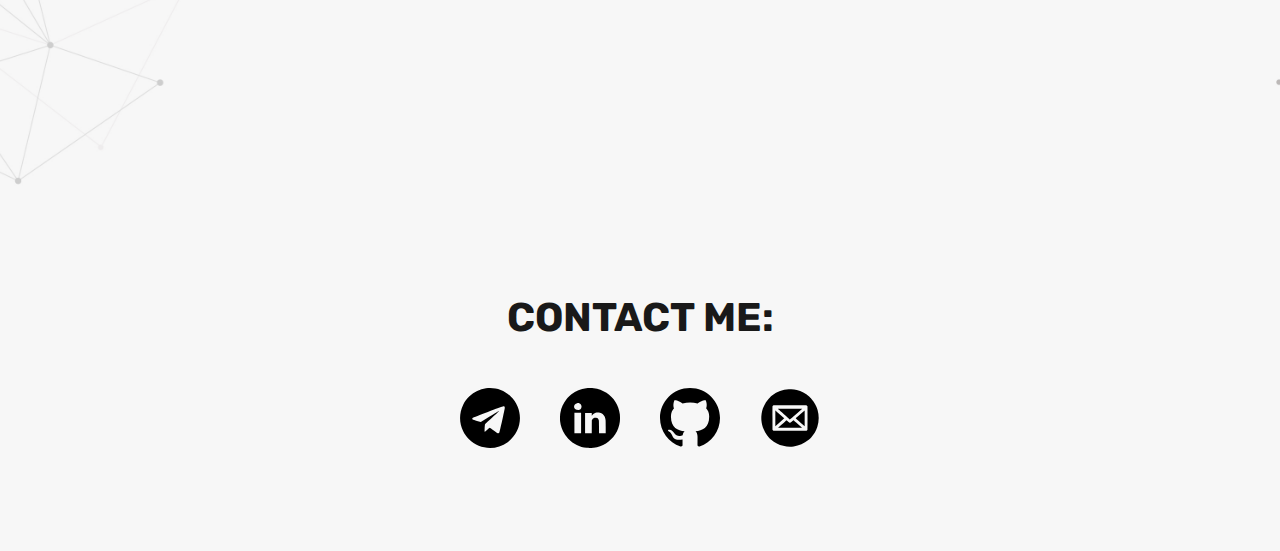
==== commit c2b74c0d: "delete js script" ====
--- a/index.html
+++ b/index.html
@@ -10,24 +10,7 @@
     <link rel="stylesheet" href="css/reset.css">
     <link rel="stylesheet" href="css/style.css">
     <script src="http://ajax.googleapis.com/ajax/libs/jquery/1.7.1/jquery.min.js"></script>
-    <script type="text/javascript">
-        $(document).ready(function(){
-         
-        $(window).scroll(function(){
-        if ($(this).scrollTop() > 100) {
-        $('.scrollup').fadeIn();
-        } else {
-        $('.scrollup').fadeOut();
-        }
-        });
-         
-        $('.scrollup').click(function(){
-        $("html, body").animate({ scrollTop: 0 }, 600);
-        return false;
-        });
-         
-        });
-        </script>
+
 </head>
 
 <body>
@@ -79,7 +62,7 @@
                                 I like to make the product better. During the year I have learned many new things. Web
                                 testing, mobile API, mobile app, etc.
                                 More details about my knowledge is described in the "SKILLS" section.
-                                Or download <a
+                                Or download <a class="cv-link"
                                     href="https://drive.google.com/file/d/1HcVMcA-J6JESwIVj23WLowoO_aCcGI8o/view?usp=sharing"
                                     download="kartavenko_CV.pdf" target="_blank">my resume</a> in pdf format.
                             </p>
--- a/css/style.css
+++ b/css/style.css
@@ -124,6 +124,14 @@
     transition: color .5s;
 }
 
+.cv-link{  
+    transition: color .5s;
+}
+
+.cv-link:hover{
+    color: #CB0E0E;
+}
+
 .menu__link:hover{
     color: #CB0E0E;
 }
@@ -138,9 +146,9 @@
 }
 
 .portfolio__photo{
-    width: 365;
-    height: 480px;
-    margin-top: 20px;     
+    height: 365px;
+    margin-top: 20px;   
+    border-radius: 50%;
 }
 
 .header__title{    
@@ -368,6 +376,9 @@
         padding-left: 30px;
         padding-right: 30px;
     }
+    .header__content{
+        margin-right: 20px;
+    }
     .header__inner{
         padding-bottom: 140px;
     }
@@ -379,7 +390,7 @@
         margin-left: 110px;
     }
     .portfolio__photo {        
-        height: 440px;
+        height: 330px;
     }
     .header__name {
         font-size: 50px;
@@ -400,6 +411,15 @@
 }
 
 @media (max-width: 1030px){
+    .header__content {
+        margin-right: 20px;
+    }
+    .portfolio__photo {
+        height: 300px;
+    }
+    .header__title {
+        margin-left: 80px;
+    }
     .header__name {
         font-size: 40px;
     }
@@ -408,7 +428,7 @@
         line-height: 40px;
     }
     .header__text {
-        font-size: 12px;
+        font-size: 14px;
 
     }
     .title{
@@ -441,7 +461,10 @@
     .header__inner{
         padding-bottom: 10px;
     }
-    
+    .header__text {
+        font-size: 12px;
+
+    }    
 }
 
 @media (max-width: 870px){
@@ -510,6 +533,10 @@
     .menu__list {
         display: block;
     }
+    img{
+        display: block;
+        margin: 0 auto; 
+      }
     .portfolio__photo{
         margin-top: 0;
         margin-bottom: 20px;
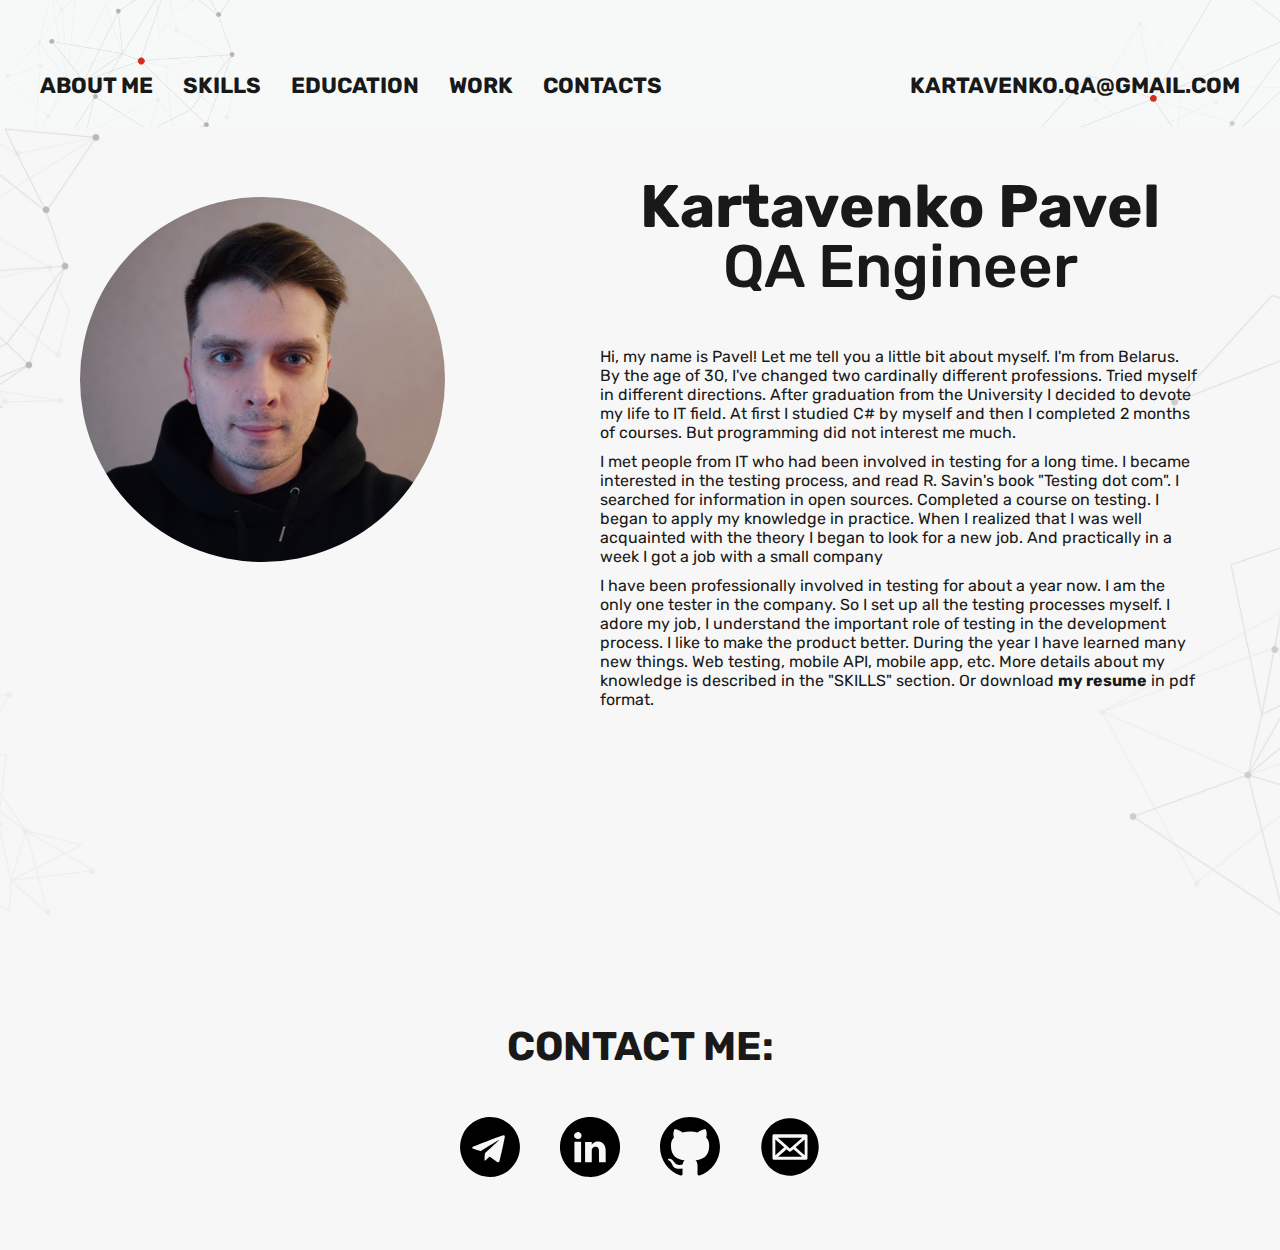
==== commit 85fa26a2: "updated website to version 1.1" ====
--- a/index.html
+++ b/index.html
@@ -2,196 +2,103 @@
 <html lang="en">
 
 <head>
-    <meta charset="UTF-8">
-    <meta name="viewport" content="width=device-width, initial-scale=1.0">
-    <meta http-equiv="X-UA-Compatible" content="ie=edge">
-    <title>Kartavenko Pavel</title>
-    <link rel="shortcut icon" href="images/bug_icon.png" type="image/x-icon">
-    <link rel="stylesheet" href="css/reset.css">
-    <link rel="stylesheet" href="css/style.css">
-    <script src="http://ajax.googleapis.com/ajax/libs/jquery/1.7.1/jquery.min.js"></script>
+  <meta charset="UTF-8">
+  <meta name="viewport" content="width=device-width, initial-scale=1.0">
+  <meta http-equiv="X-UA-Compatible" content="ie=edge">
+  <title>Kartavenko Pavel</title>
+  <link rel="shortcut icon" href="images/bug_icon.png" type="image/x-icon">
+  <link rel="stylesheet" href="css/reset.css">
+  <link rel="stylesheet" href="css/style.css">
+  <script src="http://ajax.googleapis.com/ajax/libs/jquery/1.7.1/jquery.min.js"></script>
 
 </head>
-
 <body>
-    <header class="header">
-        <div class="container">
-            <div class="header__inner">
-                <div class="header__top">
-                    <nav class="menu">
-                        <ul class="menu__list">
-                            <li class="menu__item"><a class="menu__link" href="#skills">Skills</a></li>
-                            <li class="menu__item"><a class="menu__link" href="#education">Education</a></li>
-                            <li class="menu__item"><a class="menu__link" href="#work">Work</a></li>
-                            <li class="menu__item"><a class="menu__link" href="#contacts">Contacts</a></li>
-                        </ul>
-                    </nav>
-                    <a class="email" href="mailto:kartavenko.qa@gmail.com">kartavenko.qa@gmail.com</a>
-                </div>
-                <div class="header__content">
-                    <img class="portfolio__photo" src="images/myphoto.jpg" alt="my photo">
-                    <div class="header__title">
-                        <h1 class="header__name">
-                            Kartavenko Pavel
-                        </h1>
-                        <h2 class="header__position">
-                            QA Engineer
-                        </h2>
-                        <div class="header__text">
-                            <p class="header__description">
-                                Hi, my name is Pavel! Let me tell you a little bit about myself. I'm from Belarus.
-                                By the age of 30, I've changed two cardinally different professions. Tried myself in
-                                different directions.
-                                After graduation from the University I decided to devote my life to IT field.
-                                At first I studied C# by myself and then I completed 2 months of courses. But
-                                programming did not interest me much.
-                            </p>
-                            <p class="header__description">
-                                I met people from IT who had been involved in testing for a long time.
-                                I became interested in the testing process, and read R. Savin's book "Testing dot com".
-                                I searched for information in open sources. Completed a course on testing. I began to
-                                apply my knowledge in practice.
-                                When I realized that I was well acquainted with the theory I began to look for a new
-                                job.
-                                And practically in a week I got a job with a small company
-                            </p>
-                            <p class="header__description">
-                                I have been professionally involved in testing for about a year now.
-                                I am the only one tester in the company. So I set up all the testing processes myself.
-                                I adore my job, I understand the important role of testing in the development process.
-                                I like to make the product better. During the year I have learned many new things. Web
-                                testing, mobile API, mobile app, etc.
-                                More details about my knowledge is described in the "SKILLS" section.
-                                Or download <a class="cv-link"
-                                    href="https://drive.google.com/file/d/1HcVMcA-J6JESwIVj23WLowoO_aCcGI8o/view?usp=sharing"
-                                    download="kartavenko_CV.pdf" target="_blank">my resume</a> in pdf format.
-                            </p>
-                        </div>
-                    </div>
-                </div>
+  <header class="header">
+    <div class="container">
+      <div class="header__top">
+        <nav class="menu">
+          <ul class="menu__list">
+            <li class="menu__item"><a class="menu__link" href="about.html">About me</a></li>
+            <li class="menu__item"><a class="menu__link" href="skills.html">Skills</a></li>
+            <li class="menu__item"><a class="menu__link" href="education.html">Education</a></li>
+            <li class="menu__item"><a class="menu__link" href="work.html">Work</a></li>
+            <li class="menu__item"><a class="menu__link" href="#contacts">Contacts</a></li>
+          </ul>
+        </nav>
+        <a class="email" href="mailto:kartavenko.qa@gmail.com">kartavenko.qa@gmail.com</a>
+      </div>
+    </div>
+  </header>
+  <main class="main">
+    <section class="about">
+      <div class="container">
+        <div class="about__inner">
+          <div class="about__content">
+            <img class="portfolio__photo" src="images/myphoto.jpg" alt="my photo">
+            <div class="about__title">
+              <h1 class="about__name">
+                Kartavenko Pavel
+              </h1>
+              <h2 class="about__position">
+                QA Engineer
+              </h2>
+              <div class="about__text">
+                <p class="about__description">
+                  Hi, my name is Pavel! Let me tell you a little bit about myself. I'm from Belarus.
+                  By the age of 30, I've changed two cardinally different professions. Tried myself in
+                  different directions.
+                  After graduation from the University I decided to devote my life to IT field.
+                  At first I studied C# by myself and then I completed 2 months of courses. But
+                  programming did not interest me much.
+                </p>
+                <p class="about__description">
+                  I met people from IT who had been involved in testing for a long time.
+                  I became interested in the testing process, and read R. Savin's book "Testing dot com".
+                  I searched for information in open sources. Completed a course on testing. I began to
+                  apply my knowledge in practice.
+                  When I realized that I was well acquainted with the theory I began to look for a new
+                  job.
+                  And practically in a week I got a job with a small company
+                </p>
+                <p class="about__description">
+                  I have been professionally involved in testing for about a year now.
+                  I am the only one tester in the company. So I set up all the testing processes myself.
+                  I adore my job, I understand the important role of testing in the development process.
+                  I like to make the product better. During the year I have learned many new things. Web
+                  testing, mobile API, mobile app, etc.
+                  More details about my knowledge is described in the "SKILLS" section.
+                  Or download <a class="cv-link" href="files/kartavenko_CV.pdf" download="" target="_blank">my resume</a> in pdf format.
+                </p>
+              </div>
             </div>
+          </div>
         </div>
-    </header>
-     <main class="main">
-        <section class="skills" id="skills">
-            <div class="container">
-                <h2 class="title">
-                    Skills
-                </h2>
-                <div class="skills__inner">
-                    <div class="skills__description">
-                        <ul class="skills__list">
-                            <li class="skills__item">Testing theory <span>(development methodologies;
-                                types and levels of testing; test design
-                                techniques; test documentation; bug reports)</span></li>
-                            <li class="skills__item">Experience in Agile software development
-                                methodology <span>(Scrum, Kanban)</span></li>
-                            <li class="skills__item">Work in bug tracking system <span>(JIRA)</span></li>
-                            <li class="skills__item">Mobile application testing <span>(Android Studio,
-                                Xcode)</span></li>
-                            <li class="skills__item">Web application testing <span>(DevTools)</span></li>
-                            <li class="skills__item">API testing <span>(REST - Postman; GraphQL -
-                                Insomnia)</span></li>
-                            <li class="skills__item">Working with traffic analyzers <span>(Charles,
-                                Fiddler)</span></li>
-                            <li class="skills__item">Performance testing <span>(Locust, Jmeter)</span></li>
-                            <li class="skills__item">Working with databases <span>(MySQL)</span></li>
-                            <li class="skills__item">Basic knowledge of SQL <span>(Select, Join, Insert)</span></li>
-                            <li class="skills__item">Version Control Systems <span>(Git)</span></li>
-                            <li class="skills__item">Basic knowledge of <span>Python, C#</span></li>
-                        </ul>
-                    </div>
-                </div>
-            </div>
-        </section>
-        <section class="education" id="education">
-            <div class="container">
-                <h2 class="title">
-                    Education
-                </h2>
-                <div class="education__inner">
-                    <div class="education__box-list">
-                        <p class="edu__list-title">
-                            2021-... <br>
-                           <span>Self-education in Quality Assurance</span></p>
-                        <ul class="edu__list">
-                            <li class="edu__list-item">Automation testing Selenium+Python</li>
-                            <li class="edu__list-item">Articles, books, videos and simulators in the
-                                public domain</li>
-                            <li class="edu__list-item">"Software Testing" course of BelHard</li>
-                        </ul>
-                        <p class="edu__list-title">
-                            2020 <br>
-                           <span>IT-Academy</span></p>
-                        <ul class="edu__list">
-                            <li class="edu__list-item">C# programming</li>
-                        </ul>
-                        <p class="edu__list-title">
-                            2014 - 2020 <br>
-                           <span>Witte Moscow University</span></p>
-                        <ul class="edu__list">
-                            <li class="edu__list-item">Information technology, Business analytics and
-                                applied informatics</li>
-                        </ul>
-                    </div>
-                </div>
-            </div>
-        </section>
-        <section class="work" id="work">
-            <div class="container">
-                <div class="title">
-                    Work 
-                </div>
-                <div class="work__inner">
-                    <div class="work__box-list">
-                        <p class="work__list-title">
-                            09.2021- ... <br>
-                            <span>FindSport</span>
-                        </p>
-                        <ul class="work__list">
-                            <li class="work__list-item">Functional testing and verification of compliance
-                                with the documentation of new Web application
-                                functionality (smoke, regression, documentation
-                                analysis)</li>
-                            <li class="work__list-item">Functional and non-functional testing of a
-                                mobile application for Android and iOS</li>
-                            <li class="work__list-item">Writing and maintaining test documentation for
-                                web and mobile applications</li>
-                            <li class="work__list-item">Analysis of the introduction of new and
-                                assessment of the need to change existing
-                                functionality to improve the quality of the web
-                                application</li>
-                            <li class="work__list-item">Compiling bug reports and checking their
-                                correction</li>
-                        </ul>
-                    </div>
-                </div>
-            </div>
-        </section>
-    </main>
-    <footer class="footer" id="contacts">
-        <div class="container">
-            <div class="footer__inner">
-                <h2 class="footer__title">
-                    Contact me:
-                </h2>
-                <div class="footer__box-list">
-                    <ul class="footer__list">
-                        <li class="footer__list-item"><a href="https://t.me/pavelkqa" class="icon__link" target="_blank">
-                            <img src="images/telegram-icon.svg" alt="telegram" class="icon-img" title="send me a message"></a></li>
-                        <li class="footer__list-item"><a href="https://www.linkedin.com/in/pavelkartavenko/" class="icon__link" target="_blank">
-                            <img src="images/linkedin-icon.svg" alt="linkedin" class="icon-img" title="it's my profile"></a></li>
-                        <li class="footer__list-item"><a href="https://github.com/kartavenkopavel" class="icon__link" target="_blank">
-                            <img src="images/github-icon.svg" alt="github" class="icon-img" title="here you will find examples of my work"></a></li>
-                        <li class="footer__list-item"><a href="mailto:kartavenko.qa@gmail.com" class="icon__link" target="_blank">
-                            <img src="images/mail-icon.svg" alt="mail" class="icon-img" title="send me a mail"></a></li>
-                    </ul>
-                </div>
-            </div>
-        </div>
-    </footer> 
-    <script src="js/main.js"></script>
-    <a href="#" class="scrollup">Go to top</a>
+      </div>
+    </section>
+  </main>
 </body>
 
+<footer class="footer" id="contacts">
+  <div class="container">
+    <div class="footer__inner">
+      <h2 class="footer__title">
+        Contact me:
+      </h2>
+      <div class="footer__box-list">
+        <ul class="footer__list">
+          <li class="footer__list-item"><a href="https://t.me/pavelkqa" class="icon__link" target="_blank">
+            <img src="images/telegram-icon.svg" alt="telegram" class="icon-img" title="send me a message"></a></li>
+          <li class="footer__list-item"><a href="https://www.linkedin.com/in/pavelkartavenko/" class="icon__link" target="_blank">
+            <img src="images/linkedin-icon.svg" alt="linkedin" class="icon-img" title="it's my profile"></a></li>
+          <li class="footer__list-item"><a href="https://github.com/kartavenkopavel" class="icon__link" target="_blank">
+            <img src="images/github-icon.svg" alt="github" class="icon-img" title="here you will find examples of my work"></a></li>
+          <li class="footer__list-item"><a href="mailto:kartavenko.qa@gmail.com" class="icon__link" target="_blank">
+            <img src="images/mail-icon.svg" alt="mail" class="icon-img" title="send me a mail"></a></li>
+        </ul>
+      </div>
+    </div>
+  </div>
+</footer> 
+<script src="js/main.js"></script>
+
 </html>--- a/css/style.css
+++ b/css/style.css
@@ -74,11 +74,11 @@
     font-size: 60px;
     line-height: 60px;
     text-transform: uppercase;
-    padding: 80px 0 50px;
+    padding: 50px 0 50px;
 }
 
 .header{
-    background-image: url(../images/header_bg.jpg);
+    background-image: url(../images/header-bg.jpg);
     background-position: center;
     background-repeat: no-repeat;
     background-size: cover;
@@ -93,7 +93,14 @@
     color: #191919; 
 }
 
-.header__inner{
+.about{
+    background-image: url(../images/about_bg.jpg);
+    background-position: center;
+    background-repeat: no-repeat;
+    background-size: cover;
+}
+
+.about__inner{
     padding-bottom: 50px;
     display: flex;
     flex-direction: column;
@@ -136,12 +143,12 @@
     color: #CB0E0E;
 }
 
-.header__content{    
+.about__content{    
     display: flex;
     justify-content: space-between;
-    margin-bottom: 50px;
     margin-top: 50px;
-    margin-right: 80px;
+    margin-right: 40px;
+    margin-left: 40px;
     
 }
 
@@ -151,21 +158,21 @@
     border-radius: 50%;
 }
 
-.header__title{    
-    
+.about__title{    
+    margin-left: 30px;
     margin-bottom: 50px;
     max-width: 600px;
     padding: 0;
 }
 
-.header__name{
+.about__name{
     font-family: 'rubik-bold';
     font-size: 60px;
     line-height: 60px;
     text-align: center;
 }
 
-.header__position{
+.about__position{
     font-family: 'rubik-medium';
     font-size: 60px;
     line-height: 60px;
@@ -174,14 +181,14 @@
     margin-bottom: 50px;
 }
 
-.header__text{
+.about__text{
     font-family: 'rubik-regular';
     text-align: left;
     font-size: 16px;
     line-height: 19px;
 }
 
-.header__text p{
+.about__text p{
     margin-bottom: 10px;
 }
 
@@ -193,7 +200,6 @@
 }
 
 .skills__inner{
-    padding-bottom: 214px;
     font-family: 'rubik-medium';
     display: flex;
     justify-content: flex-end;    
@@ -225,7 +231,6 @@
 }
 
 .education__inner{
-    padding-bottom: 214px;
     display: flex;
     justify-content: flex-end;
 }
@@ -233,8 +238,7 @@
 .education__box-list{       
     display: block;
     justify-content: flex-end;
-    width: 500px;
-    margin-top: 50px;        
+    width: 500px;       
     font-size: 24px;
     line-height: 28px;     
     margin-right: 140px;
@@ -276,7 +280,6 @@
 }
 
 .work__inner{
-    padding-bottom: 214px;
     display: flex;
     justify-content: flex-end;
 }
@@ -284,8 +287,7 @@
 .work__box-list{
     display: block;
     justify-content: flex-end;
-    width: 500px;
-    margin-top: 50px;        
+    width: 500px;      
     font-size: 24px;
     line-height: 28px;
     margin-right: 140px;
@@ -315,12 +317,10 @@
     margin-left: 3px;
 }
 
-.footer{
-    background-color: #f7f7f7;
-}
+
 
 .footer__inner{
-    padding: 50px 0 80px;
+    padding: 60px 0 50px;
 }
 
 .footer__title{
@@ -360,6 +360,7 @@
 }
 
 @media (max-width: 1260px){
+    .about,
     .header,
     .skills,
     .education,
@@ -375,32 +376,31 @@
     .container{
         padding-left: 30px;
         padding-right: 30px;
-    }
-    .header__content{
-        margin-right: 20px;
-    }
-    .header__inner{
+    }   
+    .about__inner{
         padding-bottom: 140px;
+    }
+    .about__content{
+        margin-right: 0;
+        margin-left: 0;
     }
     .email,
     .menu__link{
         font-size: 18px;
     }
-    .header__title {
-        margin-left: 110px;
-    }
+    
     .portfolio__photo {        
         height: 330px;
     }
-    .header__name {
+    .about__name {
         font-size: 50px;
         line-height: 50px;
     }
-    .header__position {
+    .about__position {
         font-size: 50px;
         line-height: 50px;
     }
-    .header__text {
+    .about__text {
         font-size: 14px;
         line-height: 20px;
     }
@@ -411,23 +411,20 @@
 }
 
 @media (max-width: 1030px){
-    .header__content {
+    .about {
         margin-right: 20px;
     }
     .portfolio__photo {
         height: 300px;
     }
-    .header__title {
-        margin-left: 80px;
-    }
-    .header__name {
+    .about__name {
         font-size: 40px;
     }
-    .header__position {
+    .about__position {
         font-size: 40px;
         line-height: 40px;
     }
-    .header__text {
+    .about__text {
         font-size: 14px;
 
     }
@@ -455,83 +452,25 @@
 }
 
 @media (max-width: 945px){
-    .header__content {
-        width: 100%;
-    }
-    .header__inner{
+    .header__top{
+        display: block;
+    }
+    .menu__item{
+        margin-bottom: 15px;
+    }
+    .about__content{
+        display: block;
+    }
+    .about__title{
+        max-width: none;
+        margin: 0;
+    }
+    .about__inner{
         padding-bottom: 10px;
     }
-    .header__text {
+    .about__text {
         font-size: 12px;
 
-    }    
-}
-
-@media (max-width: 870px){
-    .portfolio__photo{
-        height: 240px;
-    }
-    .header__name {
-        font-size: 30px;
-    }
-    .header__position {
-        font-size: 30px;
-        line-height: 30px;
-    }
-    .education__box-list{
-        margin-top: 0;
-    }
-    .work__box-list{
-        margin-top: 0;
-    }
-    .skills__list{
-        margin-right: 0;
-    }
-    .education__box-list{
-        margin-right: 0;
-    }
-    .work__box-list{
-        margin-right: 0;
-    }
-}
-
-@media (max-width: 800px){
-    .email,
-    .menu__link{
-        font-size: 14px;
-    }
-    .title {
-        font-size: 40px;
-        line-height: 40px;
-    }
-    .footer__inner {
-        padding: 50px 0 60px;
-    }
-    .icon-img{
-        width: 40px;
-        height: 40px;
-    }
-    
-    .icon-img:hover{
-        width: 60px;
-        height: 60px;
-    }
-    .footer__title {
-        font-size: 30px;
-        line-height: 30px;;
-        padding: 30px 0 20px;
-    }
-}
-
-@media (max-width: 645px){
-    .header,
-    .skills,
-    .education,
-    .work{
-        background-position: right;
-    }
-    .menu__list {
-        display: block;
     }
     img{
         display: block;
@@ -540,14 +479,84 @@
     .portfolio__photo{
         margin-top: 0;
         margin-bottom: 20px;
-    }
-    .header__content {
+    }    
+}
+
+@media (max-width: 870px){
+    .portfolio__photo{
+        height: 240px;
+    }
+    .about__name {
+        font-size: 30px;
+    }
+    .header__position {
+        font-size: 30px;
+        line-height: 30px;
+    }
+    .education__box-list{
+        margin-top: 0;
+    }
+    .work__box-list{
+        margin-top: 0;
+    }
+    .skills__list{
+        margin-right: 0;
+    }
+    .education__box-list{
+        margin-right: 0;
+    }
+    .work__box-list{
+        margin-right: 0;
+    }
+}
+
+@media (max-width: 800px){
+    .email,
+    .menu__link{
+        font-size: 17px;
+    }
+    .title {
+        font-size: 40px;
+        line-height: 40px;
+    }
+    .footer__inner {
+        padding: 10px 0 50px;
+    }
+    .icon-img{
+        width: 40px;
+        height: 40px;
+    }
+    
+    .icon-img:hover{
+        width: 60px;
+        height: 60px;
+    }
+    .footer__title {
+        font-size: 30px;
+        line-height: 30px;;
+        padding: 30px 0 20px;
+    }
+}
+
+@media (max-width: 645px){
+    .about,
+    .header,
+    .skills,
+    .education,
+    .work{
+        background-position: right;
+    }
+    
+    .about__title{
+        margin-left: 0;
+    }
+    .menu__item{
+        margin-bottom: 0;
+    }
+    .menu__list {
         display: block;
-        margin: 0;
-    }
-    .header__title{
-        margin: 0;
-    }
+    }
+       
     .skills__list {
         font-size: 16px;
         line-height: 20px;
@@ -570,6 +579,7 @@
     .work__list{
         width: 100%;
     }
+    .about__inner,
     .skills__inner,
     .education__inner,
     .work__inner{
@@ -582,7 +592,7 @@
 }
 
 @media (max-width: 480px){
-    .header__title,
+    .about__inner,
     .skills__description,
     .education__inner,
     .work__inner{
@@ -590,9 +600,9 @@
     }
     .header__top {
         display: block;
-        padding: 30px 0 30px;
-    }
-    .header__name {
+        padding: 30px 0 10px;
+    }
+    .about__name {
         line-height: 40px;
     }
     .title{
@@ -601,6 +611,7 @@
         margin-bottom: 30px;
         font-size: 30px;
     }
+    .about,
     .header,
     .skills,
     .education,
@@ -640,4 +651,7 @@
         font-size: 25px;
         line-height: 25px;
     }
-}
+    .footer__inner{
+        padding: 10px 0 50px;
+    }
+}
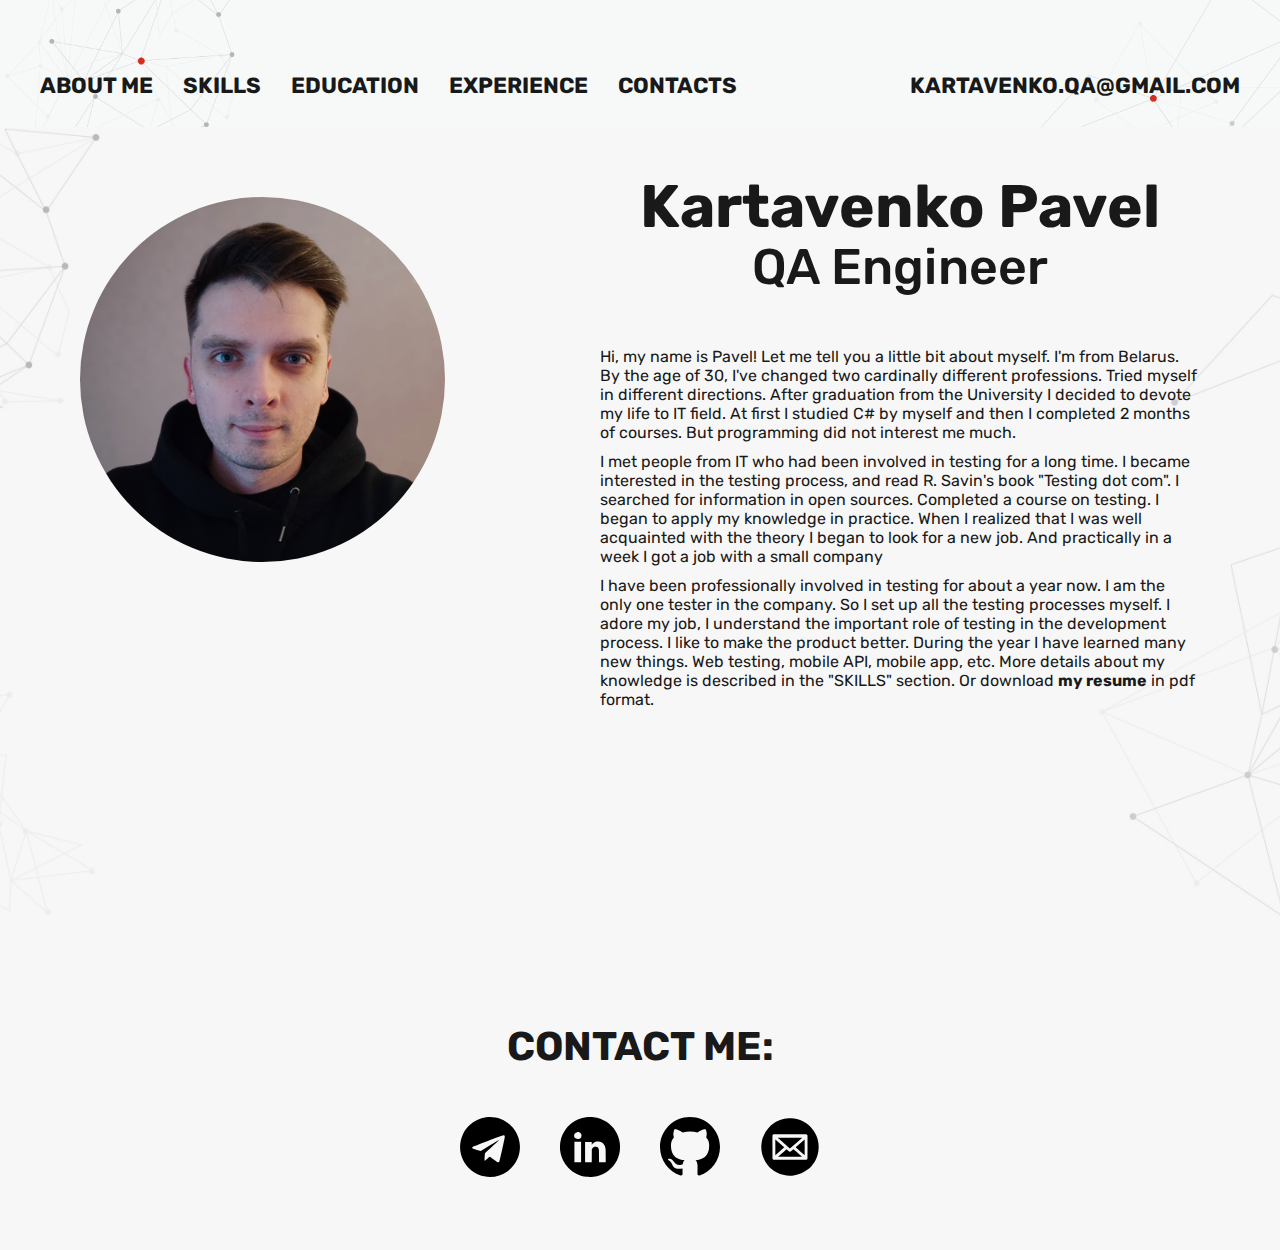
==== commit fd590a93: "edit infomation" ====
--- a/index.html
+++ b/index.html
@@ -21,7 +21,7 @@
             <li class="menu__item"><a class="menu__link" href="about.html">About me</a></li>
             <li class="menu__item"><a class="menu__link" href="skills.html">Skills</a></li>
             <li class="menu__item"><a class="menu__link" href="education.html">Education</a></li>
-            <li class="menu__item"><a class="menu__link" href="work.html">Work</a></li>
+            <li class="menu__item"><a class="menu__link" href="work.html">Experience</a></li>
             <li class="menu__item"><a class="menu__link" href="#contacts">Contacts</a></li>
           </ul>
         </nav>
--- a/css/style.css
+++ b/css/style.css
@@ -174,7 +174,7 @@
 
 .about__position{
     font-family: 'rubik-medium';
-    font-size: 60px;
+    font-size: 50px;
     line-height: 60px;
     font-weight: 400;
     text-align: center;
@@ -313,6 +313,7 @@
 }
 
 .work__list-item{    
+    margin-top: 10px;
     margin-bottom: 5px;
     margin-left: 3px;
 }
@@ -401,7 +402,7 @@
         line-height: 50px;
     }
     .about__text {
-        font-size: 14px;
+        font-size: 16px;
         line-height: 20px;
     }
     .scrollup{
